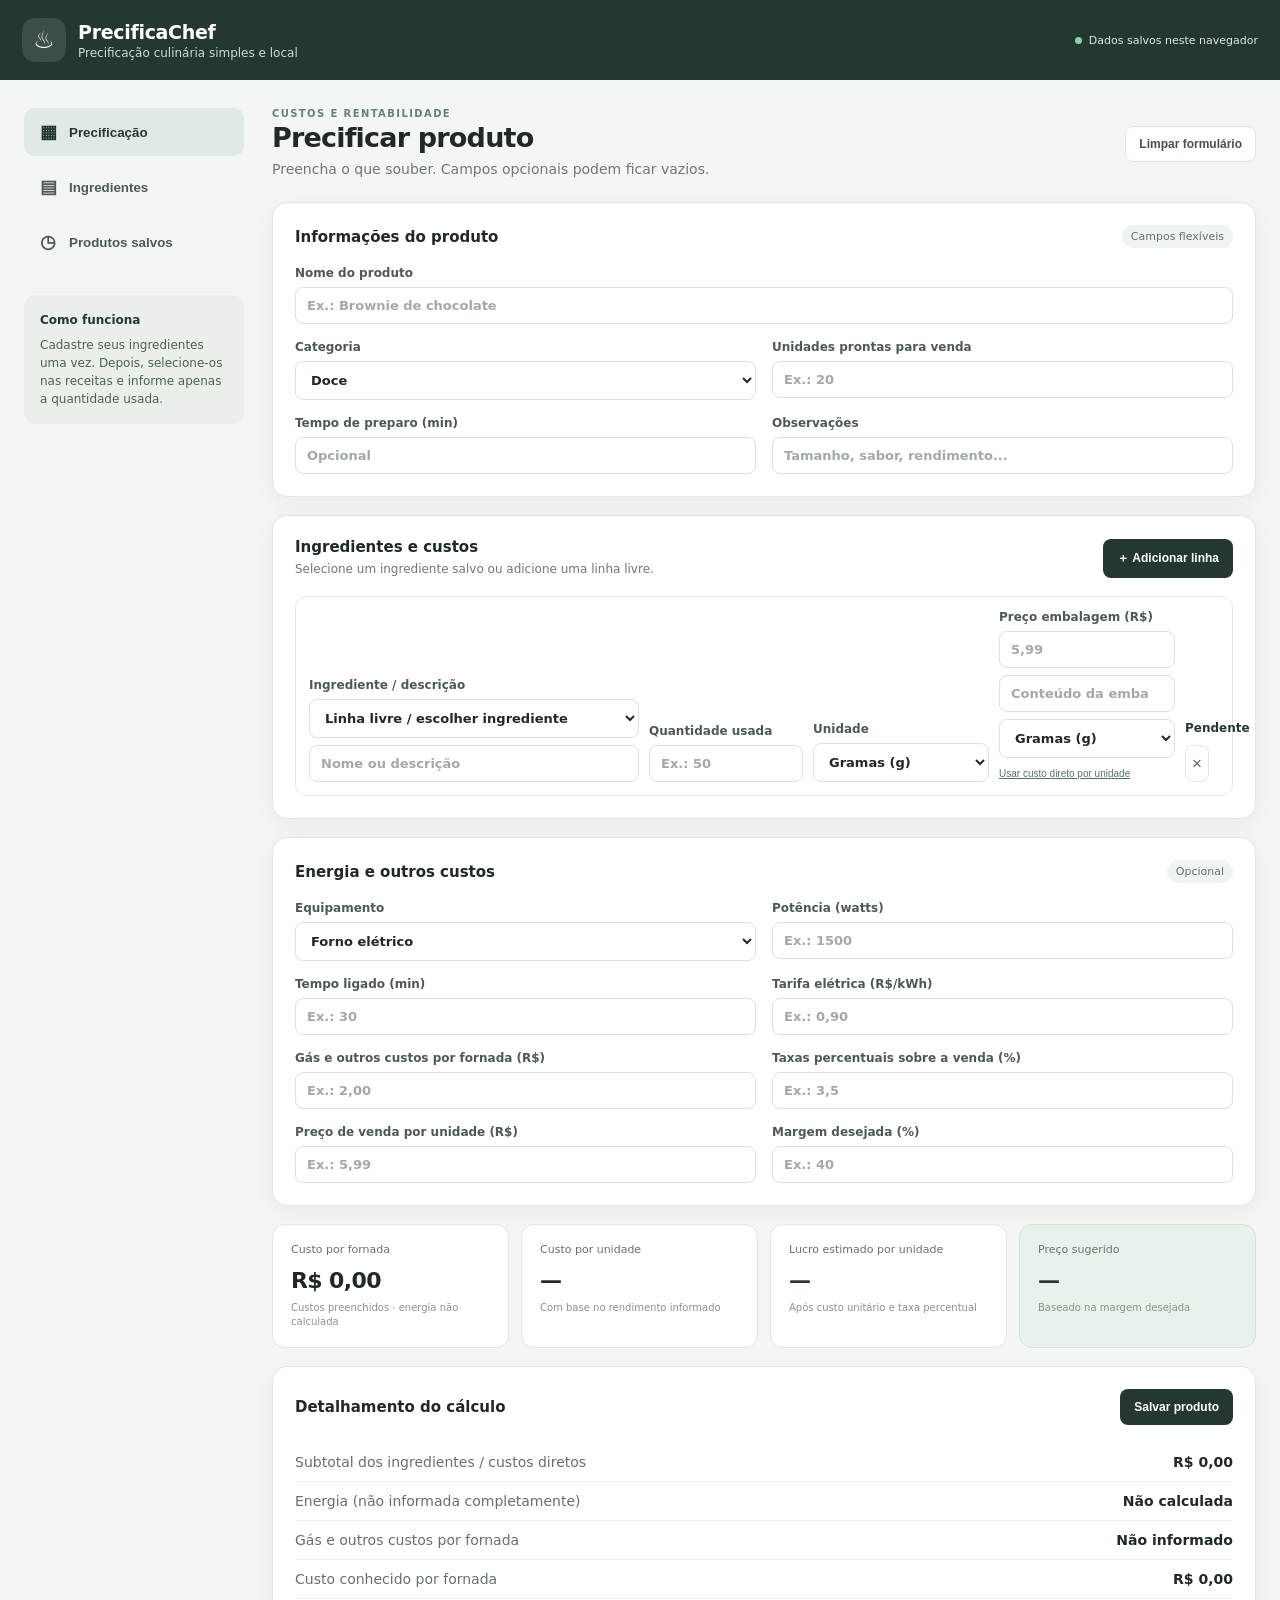
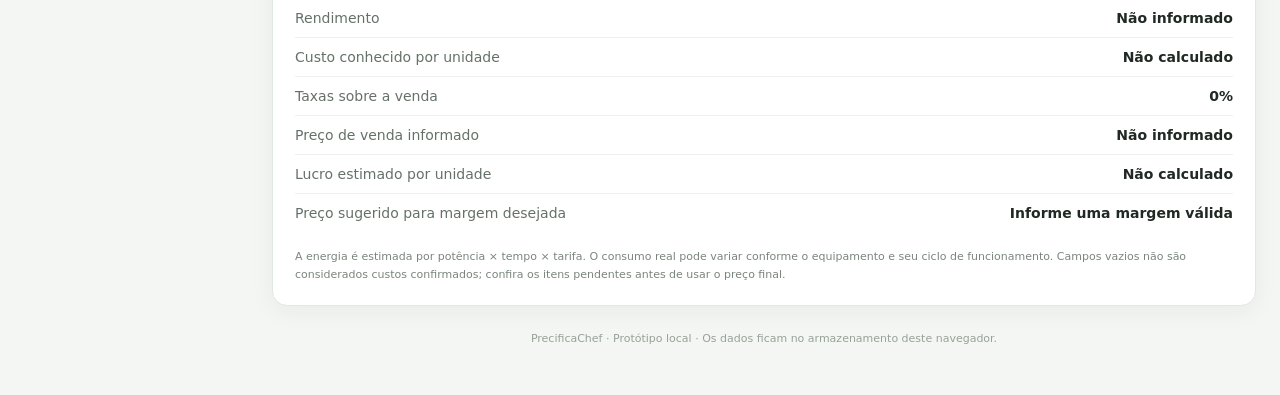
==== index.html @ 1476daaf "Add files via upload" ====
<!doctype html>
<html lang="pt-BR">
<head>
  <meta charset="utf-8">
  <meta name="viewport" content="width=device-width, initial-scale=1">
  <meta name="theme-color" content="#24382f">
  <title>PrecificaChef — Precificação culinária</title>
  <link rel="stylesheet" href="styles.css">
</head>
<body>
  <header class="topbar">
    <div class="brand"><div class="brand-icon">♨</div><div><h1>PrecificaChef</h1><p>Precificação culinária simples e local</p></div></div>
    <span class="local-badge"><span></span> Dados salvos neste navegador</span>
  </header>

  <main class="shell">
    <aside class="sidebar">
      <button class="nav active" data-tab="precificacao"><span>▦</span> Precificação</button>
      <button class="nav" data-tab="ingredientes"><span>▤</span> Ingredientes</button>
      <button class="nav" data-tab="produtos"><span>◷</span> Produtos salvos</button>
      <div class="sidebar-note"><strong>Como funciona</strong><p>Cadastre seus ingredientes uma vez. Depois, selecione-os nas receitas e informe apenas a quantidade usada.</p></div>
    </aside>

    <section class="content">
      <section class="tab-panel" id="tab-precificacao">
        <div class="page-heading"><div><p class="eyebrow">CUSTOS E RENTABILIDADE</p><h2>Precificar produto</h2><p class="muted">Preencha o que souber. Campos opcionais podem ficar vazios.</p></div><button class="btn btn-light" id="limpar-receita">Limpar formulário</button></div>
        <div class="card">
          <div class="section-heading"><h3>Informações do produto</h3><span class="optional">Campos flexíveis</span></div>
          <div class="form-grid">
            <label class="wide">Nome do produto<input id="produto-nome" placeholder="Ex.: Brownie de chocolate"></label>
            <label>Categoria<select id="produto-categoria"><option>Doce</option><option>Salgado</option><option>Outro</option></select></label>
            <label>Unidades prontas para venda<input id="rendimento" type="number" min="0" step="1" placeholder="Ex.: 20"></label>
            <label>Tempo de preparo (min)<input id="tempo-preparo" type="number" min="0" step="1" placeholder="Opcional"></label>
            <label>Observações<input id="produto-observacoes" placeholder="Tamanho, sabor, rendimento..."></label>
          </div>
        </div>

        <div class="card">
          <div class="section-heading"><div><h3>Ingredientes e custos</h3><p class="muted small">Selecione um ingrediente salvo ou adicione uma linha livre.</p></div><button class="btn btn-primary" id="adicionar-linha">＋ Adicionar linha</button></div>
          <div id="linhas-ingredientes" class="ingredient-lines"></div>
          <div class="empty-state" id="linhas-vazias">Nenhum ingrediente adicionado. Clique em “Adicionar linha”.</div>
        </div>

        <div class="card">
          <div class="section-heading"><h3>Energia e outros custos</h3><span class="optional">Opcional</span></div>
          <div class="form-grid">
            <label>Equipamento<select id="equipamento"><option value="Forno elétrico">Forno elétrico</option><option value="Fogão elétrico">Fogão elétrico</option><option value="Batedeira">Batedeira</option><option value="Outro">Outro</option></select></label>
            <label>Potência (watts)<input id="potencia" type="number" min="0" step="1" placeholder="Ex.: 1500"></label>
            <label>Tempo ligado (min)<input id="tempo-equipamento" type="number" min="0" step="1" placeholder="Ex.: 30"></label>
            <label>Tarifa elétrica (R$/kWh)<input id="tarifa" inputmode="decimal" placeholder="Ex.: 0,90"></label>
            <label>Gás e outros custos por fornada (R$)<input id="outros-custos" inputmode="decimal" placeholder="Ex.: 2,00"></label>
            <label>Taxas percentuais sobre a venda (%)<input id="taxas" type="number" min="0" max="100" step="0.1" placeholder="Ex.: 3,5"></label>
            <label>Preço de venda por unidade (R$)<input id="preco-venda" inputmode="decimal" placeholder="Ex.: 5,99"></label>
            <label>Margem desejada (%)<input id="margem-desejada" type="number" min="0" max="99.9" step="0.1" placeholder="Ex.: 40"></label>
          </div>
        </div>

        <div class="results-grid">
          <div class="result-card"><p>Custo por fornada</p><strong id="res-total">R$ 0,00</strong><small id="res-total-note">Informe os custos para calcular</small></div>
          <div class="result-card"><p>Custo por unidade</p><strong id="res-unidade">—</strong><small>Com base no rendimento informado</small></div>
          <div class="result-card"><p>Lucro estimado por unidade</p><strong id="res-lucro">—</strong><small>Após custo unitário e taxa percentual</small></div>
          <div class="result-card result-highlight"><p>Preço sugerido</p><strong id="res-sugerido">—</strong><small>Baseado na margem desejada</small></div>
        </div>
        <div class="card result-details">
          <div class="section-heading"><h3>Detalhamento do cálculo</h3><button class="btn btn-primary" id="salvar-produto">Salvar produto</button></div>
          <div id="detalhamento" class="breakdown"><p class="muted">Os custos detalhados aparecerão aqui.</p></div>
          <p class="footnote">A energia é estimada por potência × tempo × tarifa. O consumo real pode variar conforme o equipamento e seu ciclo de funcionamento. Campos vazios não são considerados custos confirmados; confira os itens pendentes antes de usar o preço final.</p>
        </div>
      </section>

      <section class="tab-panel hidden" id="tab-ingredientes">
        <div class="page-heading"><div><p class="eyebrow">BIBLIOTECA DE CUSTOS</p><h2>Ingredientes cadastrados</h2><p class="muted">Cadastre o preço e o conteúdo da embalagem uma vez para reutilizar em várias receitas.</p></div></div>
        <div class="card">
          <h3 id="form-ingrediente-titulo">Adicionar ingrediente</h3>
          <form id="form-ingrediente">
            <input id="ingrediente-id" type="hidden">
            <div class="form-grid">
              <label>Nome do ingrediente<input id="ingrediente-nome" required placeholder="Ex.: Chocolate meio amargo"></label>
              <label>Marca / tipo (opcional)<input id="ingrediente-marca" placeholder="Ex.: 50% cacau"></label>
              <label>Preço da embalagem (R$)<input id="ingrediente-preco" required inputmode="decimal" placeholder="Ex.: 39,90"></label>
              <label>Conteúdo da embalagem<input id="ingrediente-conteudo" required type="number" min="0.001" step="any" placeholder="Ex.: 1000"></label>
              <label>Unidade de conteúdo<select id="ingrediente-unidade"><option value="g">Gramas (g)</option><option value="ml">Mililitros (ml)</option><option value="un">Unidades (un.)</option></select></label>
              <label>Observações (opcional)<input id="ingrediente-notas" placeholder="Ex.: comprar em promoção"></label>
            </div>
            <div class="form-actions"><button class="btn btn-primary" type="submit">Salvar ingrediente</button><button class="btn btn-light hidden" type="button" id="cancelar-edicao">Cancelar edição</button></div>
          </form>
        </div>
        <div class="card">
          <div class="section-heading"><h3>Minha biblioteca</h3><input id="buscar-ingrediente" class="search" placeholder="Pesquisar ingrediente..."></div>
          <div id="lista-ingredientes" class="saved-list"></div>
          <div id="ingredientes-vazios" class="empty-state">Nenhum ingrediente cadastrado ainda.</div>
        </div>
      </section>

      <section class="tab-panel hidden" id="tab-produtos">
        <div class="page-heading"><div><p class="eyebrow">HISTÓRICO</p><h2>Produtos salvos</h2><p class="muted">Receitas salvas neste navegador, com o custo calculado no momento em que foram salvas.</p></div></div>
        <div class="card"><div id="lista-produtos" class="saved-list"></div><div id="produtos-vazios" class="empty-state">Você ainda não salvou nenhum produto.</div></div>
      </section>
      <footer>PrecificaChef · Protótipo local · Os dados ficam no armazenamento deste navegador.</footer>
    </section>
  </main>
  <div id="toast" role="status" class="toast hidden"></div>
  <script src="app.js"></script>
</body>
</html>
---- styles.css ----
:root{--green:#24382f;--green-2:#315344;--accent:#d8e7dd;--bg:#f4f6f3;--surface:#fff;--text:#202923;--muted:#6d786f;--line:#e1e7e1;--danger:#a13f36;--shadow:0 6px 24px rgba(29,48,36,.05)}*{box-sizing:border-box}body{margin:0;background:var(--bg);color:var(--text);font-family:Inter,ui-sans-serif,system-ui,-apple-system,BlinkMacSystemFont,"Segoe UI",sans-serif;font-size:14px}.topbar{background:var(--green);color:#fff;padding:18px max(22px,calc((100vw - 1440px)/2));display:flex;justify-content:space-between;align-items:center;gap:16px}.brand{display:flex;align-items:center;gap:12px}.brand-icon{width:44px;height:44px;border-radius:13px;background:#ffffff1c;display:grid;place-items:center;font-size:24px}.brand h1{font-size:19px;margin:0;font-weight:750;letter-spacing:-.3px}.brand p{margin:3px 0 0;color:#d1ded5;font-size:12px}.local-badge{font-size:11px;color:#e0eae2;display:flex;align-items:center;gap:7px}.local-badge span{width:7px;height:7px;border-radius:50%;background:#83d7a3}.shell{max-width:1440px;margin:0 auto;display:grid;grid-template-columns:220px minmax(0,1fr);gap:28px;padding:28px 24px}.sidebar{position:sticky;top:20px;height:max-content;display:flex;flex-direction:column;gap:7px}.nav{border:0;background:transparent;text-align:left;padding:13px 14px;border-radius:10px;color:#4c5a50;font-weight:600;cursor:pointer;display:flex;align-items:center;gap:11px}.nav span{font-size:18px;width:20px;text-align:center}.nav:hover{background:#e9eee9}.nav.active{background:#e0eae2;color:var(--green)}.sidebar-note{margin-top:22px;background:#eaf0e9;border-radius:12px;padding:16px;color:#4e5f52;line-height:1.5;font-size:12px}.sidebar-note strong{color:var(--green)}.sidebar-note p{margin:7px 0 0}.content{min-width:0;max-width:1050px}.page-heading{display:flex;align-items:center;justify-content:space-between;gap:18px;margin:0 0 22px}.page-heading h2{font-size:27px;letter-spacing:-.8px;margin:3px 0 6px}.eyebrow{font-size:10px;font-weight:800;letter-spacing:1.4px;color:#668271;margin:0}.muted{color:var(--muted);margin:0;line-height:1.5}.small{font-size:12px;margin-top:4px}.card{background:var(--surface);border:1px solid var(--line);border-radius:15px;padding:22px;margin-bottom:18px;box-shadow:var(--shadow)}h3{font-size:15px;margin:0;font-weight:750}.section-heading{display:flex;align-items:center;justify-content:space-between;gap:15px;margin-bottom:18px}.optional{font-size:11px;background:#f0f4f0;color:#647267;border-radius:20px;padding:5px 9px}.form-grid{display:grid;grid-template-columns:repeat(2,minmax(0,1fr));gap:16px}.form-grid label,.ingredient-row label{display:flex;flex-direction:column;gap:7px;font-size:12px;font-weight:650;color:#4d5a50;min-width:0}.wide{grid-column:1/-1}input,select,textarea{width:100%;min-width:0;border:1px solid #dbe2db;border-radius:8px;background:#fff;color:var(--text);padding:10px 11px;font:inherit;font-size:13px;outline:none;transition:border .15s,box-shadow .15s}input:focus,select:focus,textarea:focus{border-color:#6e987b;box-shadow:0 0 0 3px #6e987b1a}input::placeholder{color:#a2aaa3}.btn{border:1px solid transparent;border-radius:8px;padding:10px 13px;font-size:12px;font-weight:750;cursor:pointer;white-space:nowrap;transition:transform .1s,background .1s}.btn:active{transform:translateY(1px)}.btn-primary{background:var(--green);color:#fff}.btn-primary:hover{background:var(--green-2)}.btn-light{background:#fff;border-color:var(--line);color:#455348}.btn-light:hover{background:#f6f8f5}.ingredient-lines{display:flex;flex-direction:column;gap:12px}.ingredient-row{border:1px solid var(--line);border-radius:11px;padding:13px;display:grid;grid-template-columns:minmax(160px,1.5fr) minmax(90px,.7fr) minmax(100px,.8fr) minmax(100px,.8fr) 34px;gap:10px;align-items:end}.ingredient-row .line-cost{font-size:12px;color:var(--green);font-weight:800;padding:10px 0}.icon-btn{border:1px solid var(--line);background:white;border-radius:8px;height:37px;cursor:pointer;color:#7a554f;font-size:17px}.empty-state{padding:24px;text-align:center;color:#879187;font-size:13px;border:1px dashed #d8e0d8;border-radius:10px}.results-grid{display:grid;grid-template-columns:repeat(4,minmax(0,1fr));gap:12px;margin:0 0 18px}.result-card{padding:18px;border:1px solid var(--line);background:#fff;border-radius:13px;min-width:0}.result-card p{margin:0 0 12px;font-size:11px;color:#667269}.result-card strong{display:block;font-size:22px;letter-spacing:-.6px;overflow-wrap:anywhere}.result-card small{display:block;color:#899289;font-size:10px;line-height:1.4;margin-top:8px}.result-highlight{background:#e9f1eb;border-color:#d4e3d7}.result-highlight strong{color:var(--green)}.breakdown{display:flex;flex-direction:column;gap:0}.breakdown-row{display:flex;justify-content:space-between;gap:20px;padding:11px 0;border-bottom:1px solid #edf0ed}.breakdown-row:last-child{border-bottom:0}.breakdown-row span:first-child{color:#657168}.breakdown-row strong{text-align:right}.footnote{font-size:11px;color:#7a857b;line-height:1.6;margin:16px 0 0}.form-actions{display:flex;gap:9px;margin-top:17px}.search{max-width:250px}.saved-list{display:flex;flex-direction:column;gap:10px}.saved-item{display:flex;justify-content:space-between;gap:15px;align-items:center;border:1px solid var(--line);border-radius:11px;padding:15px}.saved-item h4{margin:0 0 5px;font-size:14px}.saved-item p{margin:0;color:var(--muted);font-size:12px;line-height:1.5}.saved-actions{display:flex;align-items:center;gap:7px;flex-wrap:wrap;justify-content:flex-end}.saved-actions .btn{padding:8px 10px}.cost-tag{font-size:11px;color:var(--green);font-weight:750;background:#eaf1eb;padding:7px 9px;border-radius:7px;white-space:nowrap}footer{text-align:center;color:#98a198;font-size:11px;padding:8px 0 22px}.toast{position:fixed;bottom:22px;right:22px;background:#20392c;color:white;padding:13px 18px;border-radius:10px;box-shadow:var(--shadow);z-index:10}.hidden{display:none!important}@media(max-width:1000px){.shell{grid-template-columns:1fr;gap:18px;padding:20px 16px}.sidebar{position:static;flex-direction:row;overflow:auto}.nav{white-space:nowrap}.sidebar-note{display:none}.content{max-width:none}.results-grid{grid-template-columns:repeat(2,minmax(0,1fr))}.ingredient-row{grid-template-columns:repeat(2,minmax(0,1fr))}.ingredient-row .line-cost{padding:0}.icon-btn{width:100%}}@media(max-width:600px){.topbar{padding:14px 16px;align-items:flex-start}.local-badge{display:none}.shell{padding:15px 10px}.page-heading{align-items:flex-start;flex-direction:column}.page-heading h2{font-size:24px}.card{padding:16px}.form-grid{grid-template-columns:1fr}.wide{grid-column:auto}.results-grid{gap:8px}.result-card{padding:13px}.result-card strong{font-size:19px}.section-heading{align-items:flex-start;flex-wrap:wrap}.section-heading .search{max-width:100%;width:100%}.saved-item{align-items:flex-start;flex-direction:column}.saved-actions{justify-content:flex-start}.ingredient-row{padding:10px;gap:9px}.ingredient-row label{font-size:11px}}
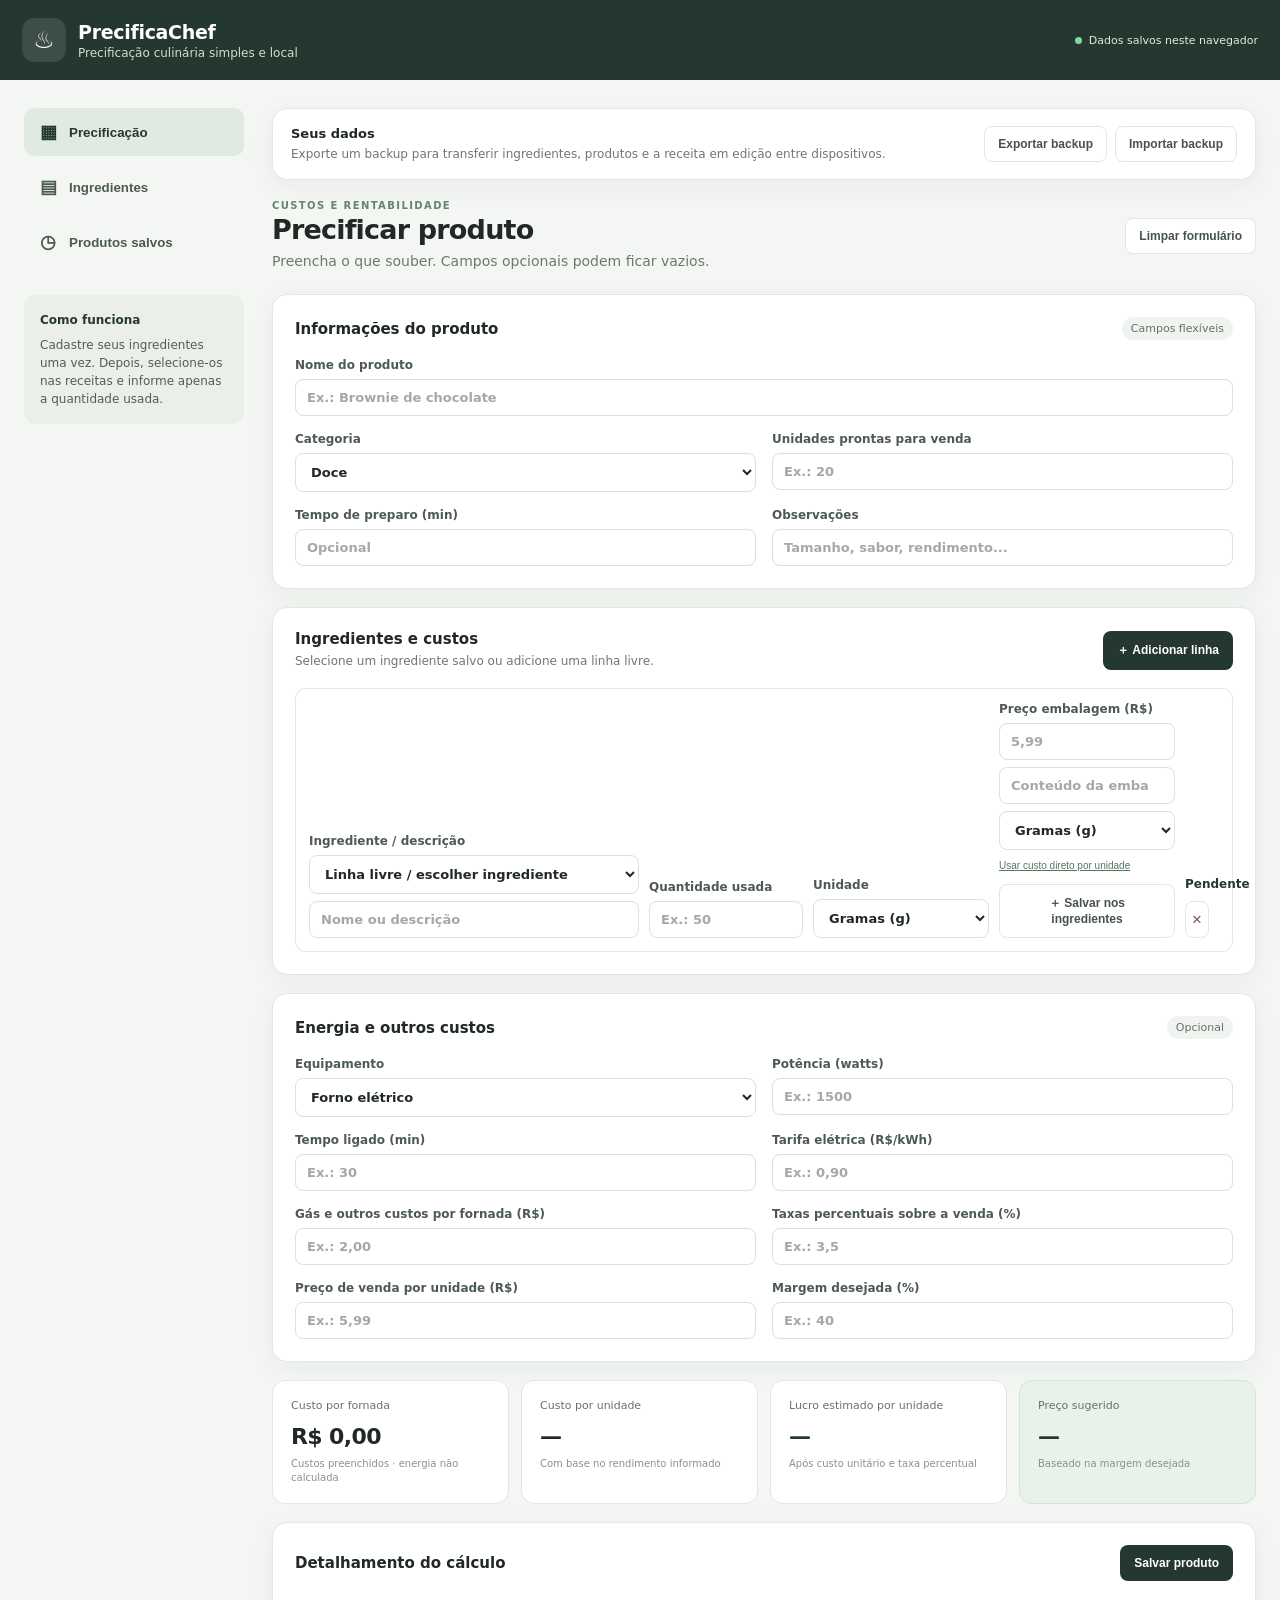
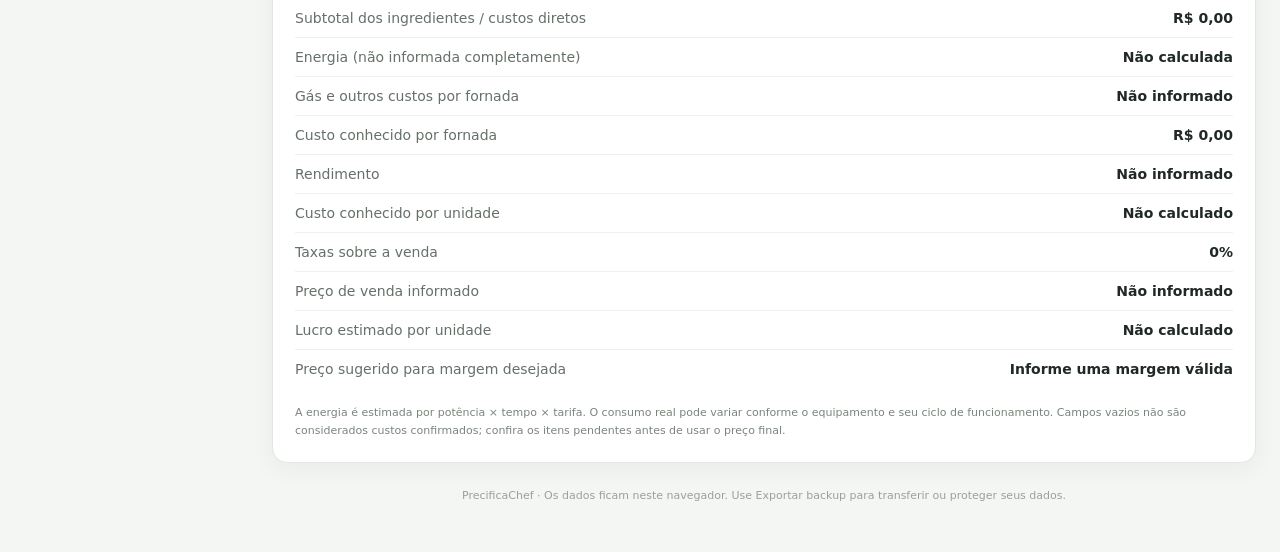
==== commit 116ac8ed: "Add files via upload" ====
--- a/index.html
+++ b/index.html
@@ -22,6 +22,10 @@
     </aside>
 
     <section class="content">
+      <div class="data-tools card">
+        <div><strong>Seus dados</strong><p class="muted small">Exporte um backup para transferir ingredientes, produtos e a receita em edição entre dispositivos.</p></div>
+        <div class="data-tools-actions"><button class="btn btn-light" id="exportar-dados" type="button">Exportar backup</button><button class="btn btn-light" id="importar-dados" type="button">Importar backup</button><input id="arquivo-backup" type="file" accept=".json,application/json" class="hidden"></div>
+      </div>
       <section class="tab-panel" id="tab-precificacao">
         <div class="page-heading"><div><p class="eyebrow">CUSTOS E RENTABILIDADE</p><h2>Precificar produto</h2><p class="muted">Preencha o que souber. Campos opcionais podem ficar vazios.</p></div><button class="btn btn-light" id="limpar-receita">Limpar formulário</button></div>
         <div class="card">
@@ -96,7 +100,7 @@
         <div class="page-heading"><div><p class="eyebrow">HISTÓRICO</p><h2>Produtos salvos</h2><p class="muted">Receitas salvas neste navegador, com o custo calculado no momento em que foram salvas.</p></div></div>
         <div class="card"><div id="lista-produtos" class="saved-list"></div><div id="produtos-vazios" class="empty-state">Você ainda não salvou nenhum produto.</div></div>
       </section>
-      <footer>PrecificaChef · Protótipo local · Os dados ficam no armazenamento deste navegador.</footer>
+      <footer>PrecificaChef · Os dados ficam neste navegador. Use Exportar backup para transferir ou proteger seus dados.</footer>
     </section>
   </main>
   <div id="toast" role="status" class="toast hidden"></div>
--- a/styles.css
+++ b/styles.css
@@ -1 +1,23 @@
 :root{--green:#24382f;--green-2:#315344;--accent:#d8e7dd;--bg:#f4f6f3;--surface:#fff;--text:#202923;--muted:#6d786f;--line:#e1e7e1;--danger:#a13f36;--shadow:0 6px 24px rgba(29,48,36,.05)}*{box-sizing:border-box}body{margin:0;background:var(--bg);color:var(--text);font-family:Inter,ui-sans-serif,system-ui,-apple-system,BlinkMacSystemFont,"Segoe UI",sans-serif;font-size:14px}.topbar{background:var(--green);color:#fff;padding:18px max(22px,calc((100vw - 1440px)/2));display:flex;justify-content:space-between;align-items:center;gap:16px}.brand{display:flex;align-items:center;gap:12px}.brand-icon{width:44px;height:44px;border-radius:13px;background:#ffffff1c;display:grid;place-items:center;font-size:24px}.brand h1{font-size:19px;margin:0;font-weight:750;letter-spacing:-.3px}.brand p{margin:3px 0 0;color:#d1ded5;font-size:12px}.local-badge{font-size:11px;color:#e0eae2;display:flex;align-items:center;gap:7px}.local-badge span{width:7px;height:7px;border-radius:50%;background:#83d7a3}.shell{max-width:1440px;margin:0 auto;display:grid;grid-template-columns:220px minmax(0,1fr);gap:28px;padding:28px 24px}.sidebar{position:sticky;top:20px;height:max-content;display:flex;flex-direction:column;gap:7px}.nav{border:0;background:transparent;text-align:left;padding:13px 14px;border-radius:10px;color:#4c5a50;font-weight:600;cursor:pointer;display:flex;align-items:center;gap:11px}.nav span{font-size:18px;width:20px;text-align:center}.nav:hover{background:#e9eee9}.nav.active{background:#e0eae2;color:var(--green)}.sidebar-note{margin-top:22px;background:#eaf0e9;border-radius:12px;padding:16px;color:#4e5f52;line-height:1.5;font-size:12px}.sidebar-note strong{color:var(--green)}.sidebar-note p{margin:7px 0 0}.content{min-width:0;max-width:1050px}.page-heading{display:flex;align-items:center;justify-content:space-between;gap:18px;margin:0 0 22px}.page-heading h2{font-size:27px;letter-spacing:-.8px;margin:3px 0 6px}.eyebrow{font-size:10px;font-weight:800;letter-spacing:1.4px;color:#668271;margin:0}.muted{color:var(--muted);margin:0;line-height:1.5}.small{font-size:12px;margin-top:4px}.card{background:var(--surface);border:1px solid var(--line);border-radius:15px;padding:22px;margin-bottom:18px;box-shadow:var(--shadow)}h3{font-size:15px;margin:0;font-weight:750}.section-heading{display:flex;align-items:center;justify-content:space-between;gap:15px;margin-bottom:18px}.optional{font-size:11px;background:#f0f4f0;color:#647267;border-radius:20px;padding:5px 9px}.form-grid{display:grid;grid-template-columns:repeat(2,minmax(0,1fr));gap:16px}.form-grid label,.ingredient-row label{display:flex;flex-direction:column;gap:7px;font-size:12px;font-weight:650;color:#4d5a50;min-width:0}.wide{grid-column:1/-1}input,select,textarea{width:100%;min-width:0;border:1px solid #dbe2db;border-radius:8px;background:#fff;color:var(--text);padding:10px 11px;font:inherit;font-size:13px;outline:none;transition:border .15s,box-shadow .15s}input:focus,select:focus,textarea:focus{border-color:#6e987b;box-shadow:0 0 0 3px #6e987b1a}input::placeholder{color:#a2aaa3}.btn{border:1px solid transparent;border-radius:8px;padding:10px 13px;font-size:12px;font-weight:750;cursor:pointer;white-space:nowrap;transition:transform .1s,background .1s}.btn:active{transform:translateY(1px)}.btn-primary{background:var(--green);color:#fff}.btn-primary:hover{background:var(--green-2)}.btn-light{background:#fff;border-color:var(--line);color:#455348}.btn-light:hover{background:#f6f8f5}.ingredient-lines{display:flex;flex-direction:column;gap:12px}.ingredient-row{border:1px solid var(--line);border-radius:11px;padding:13px;display:grid;grid-template-columns:minmax(160px,1.5fr) minmax(90px,.7fr) minmax(100px,.8fr) minmax(100px,.8fr) 34px;gap:10px;align-items:end}.ingredient-row .line-cost{font-size:12px;color:var(--green);font-weight:800;padding:10px 0}.icon-btn{border:1px solid var(--line);background:white;border-radius:8px;height:37px;cursor:pointer;color:#7a554f;font-size:17px}.empty-state{padding:24px;text-align:center;color:#879187;font-size:13px;border:1px dashed #d8e0d8;border-radius:10px}.results-grid{display:grid;grid-template-columns:repeat(4,minmax(0,1fr));gap:12px;margin:0 0 18px}.result-card{padding:18px;border:1px solid var(--line);background:#fff;border-radius:13px;min-width:0}.result-card p{margin:0 0 12px;font-size:11px;color:#667269}.result-card strong{display:block;font-size:22px;letter-spacing:-.6px;overflow-wrap:anywhere}.result-card small{display:block;color:#899289;font-size:10px;line-height:1.4;margin-top:8px}.result-highlight{background:#e9f1eb;border-color:#d4e3d7}.result-highlight strong{color:var(--green)}.breakdown{display:flex;flex-direction:column;gap:0}.breakdown-row{display:flex;justify-content:space-between;gap:20px;padding:11px 0;border-bottom:1px solid #edf0ed}.breakdown-row:last-child{border-bottom:0}.breakdown-row span:first-child{color:#657168}.breakdown-row strong{text-align:right}.footnote{font-size:11px;color:#7a857b;line-height:1.6;margin:16px 0 0}.form-actions{display:flex;gap:9px;margin-top:17px}.search{max-width:250px}.saved-list{display:flex;flex-direction:column;gap:10px}.saved-item{display:flex;justify-content:space-between;gap:15px;align-items:center;border:1px solid var(--line);border-radius:11px;padding:15px}.saved-item h4{margin:0 0 5px;font-size:14px}.saved-item p{margin:0;color:var(--muted);font-size:12px;line-height:1.5}.saved-actions{display:flex;align-items:center;gap:7px;flex-wrap:wrap;justify-content:flex-end}.saved-actions .btn{padding:8px 10px}.cost-tag{font-size:11px;color:var(--green);font-weight:750;background:#eaf1eb;padding:7px 9px;border-radius:7px;white-space:nowrap}footer{text-align:center;color:#98a198;font-size:11px;padding:8px 0 22px}.toast{position:fixed;bottom:22px;right:22px;background:#20392c;color:white;padding:13px 18px;border-radius:10px;box-shadow:var(--shadow);z-index:10}.hidden{display:none!important}@media(max-width:1000px){.shell{grid-template-columns:1fr;gap:18px;padding:20px 16px}.sidebar{position:static;flex-direction:row;overflow:auto}.nav{white-space:nowrap}.sidebar-note{display:none}.content{max-width:none}.results-grid{grid-template-columns:repeat(2,minmax(0,1fr))}.ingredient-row{grid-template-columns:repeat(2,minmax(0,1fr))}.ingredient-row .line-cost{padding:0}.icon-btn{width:100%}}@media(max-width:600px){.topbar{padding:14px 16px;align-items:flex-start}.local-badge{display:none}.shell{padding:15px 10px}.page-heading{align-items:flex-start;flex-direction:column}.page-heading h2{font-size:24px}.card{padding:16px}.form-grid{grid-template-columns:1fr}.wide{grid-column:auto}.results-grid{gap:8px}.result-card{padding:13px}.result-card strong{font-size:19px}.section-heading{align-items:flex-start;flex-wrap:wrap}.section-heading .search{max-width:100%;width:100%}.saved-item{align-items:flex-start;flex-direction:column}.saved-actions{justify-content:flex-start}.ingredient-row{padding:10px;gap:9px}.ingredient-row label{font-size:11px}}
+
+/* Backup controls and touch-friendly responsive layout */
+.data-tools{display:flex;align-items:center;justify-content:space-between;gap:16px;margin-bottom:20px;padding:16px 18px}
+.data-tools strong{font-size:13px}
+.data-tools-actions{display:flex;gap:8px;flex-wrap:wrap}
+.save-line-ingredient{white-space:normal;line-height:1.35;margin-top:3px}
+button,input,select{touch-action:manipulation}
+@media(max-width:600px){
+  .data-tools{align-items:stretch;flex-direction:column;gap:12px;padding:14px}
+  .data-tools-actions{display:grid;grid-template-columns:1fr 1fr}
+  .data-tools-actions .btn{white-space:normal;min-height:42px}
+  .nav{padding:11px 12px;min-height:42px}
+  input,select{min-height:42px;font-size:16px}
+  .ingredient-row{grid-template-columns:minmax(0,1fr);}
+  .ingredient-row .icon-btn{width:100%;min-height:42px}
+  .ingredient-row .line-cost{padding:8px 0}
+  .save-line-ingredient{font-size:12px;min-height:38px}
+  .form-actions{flex-wrap:wrap}
+  .form-actions .btn{flex:1}
+  .breakdown-row{gap:12px}
+  .breakdown-row span:first-child{max-width:58%}
+}
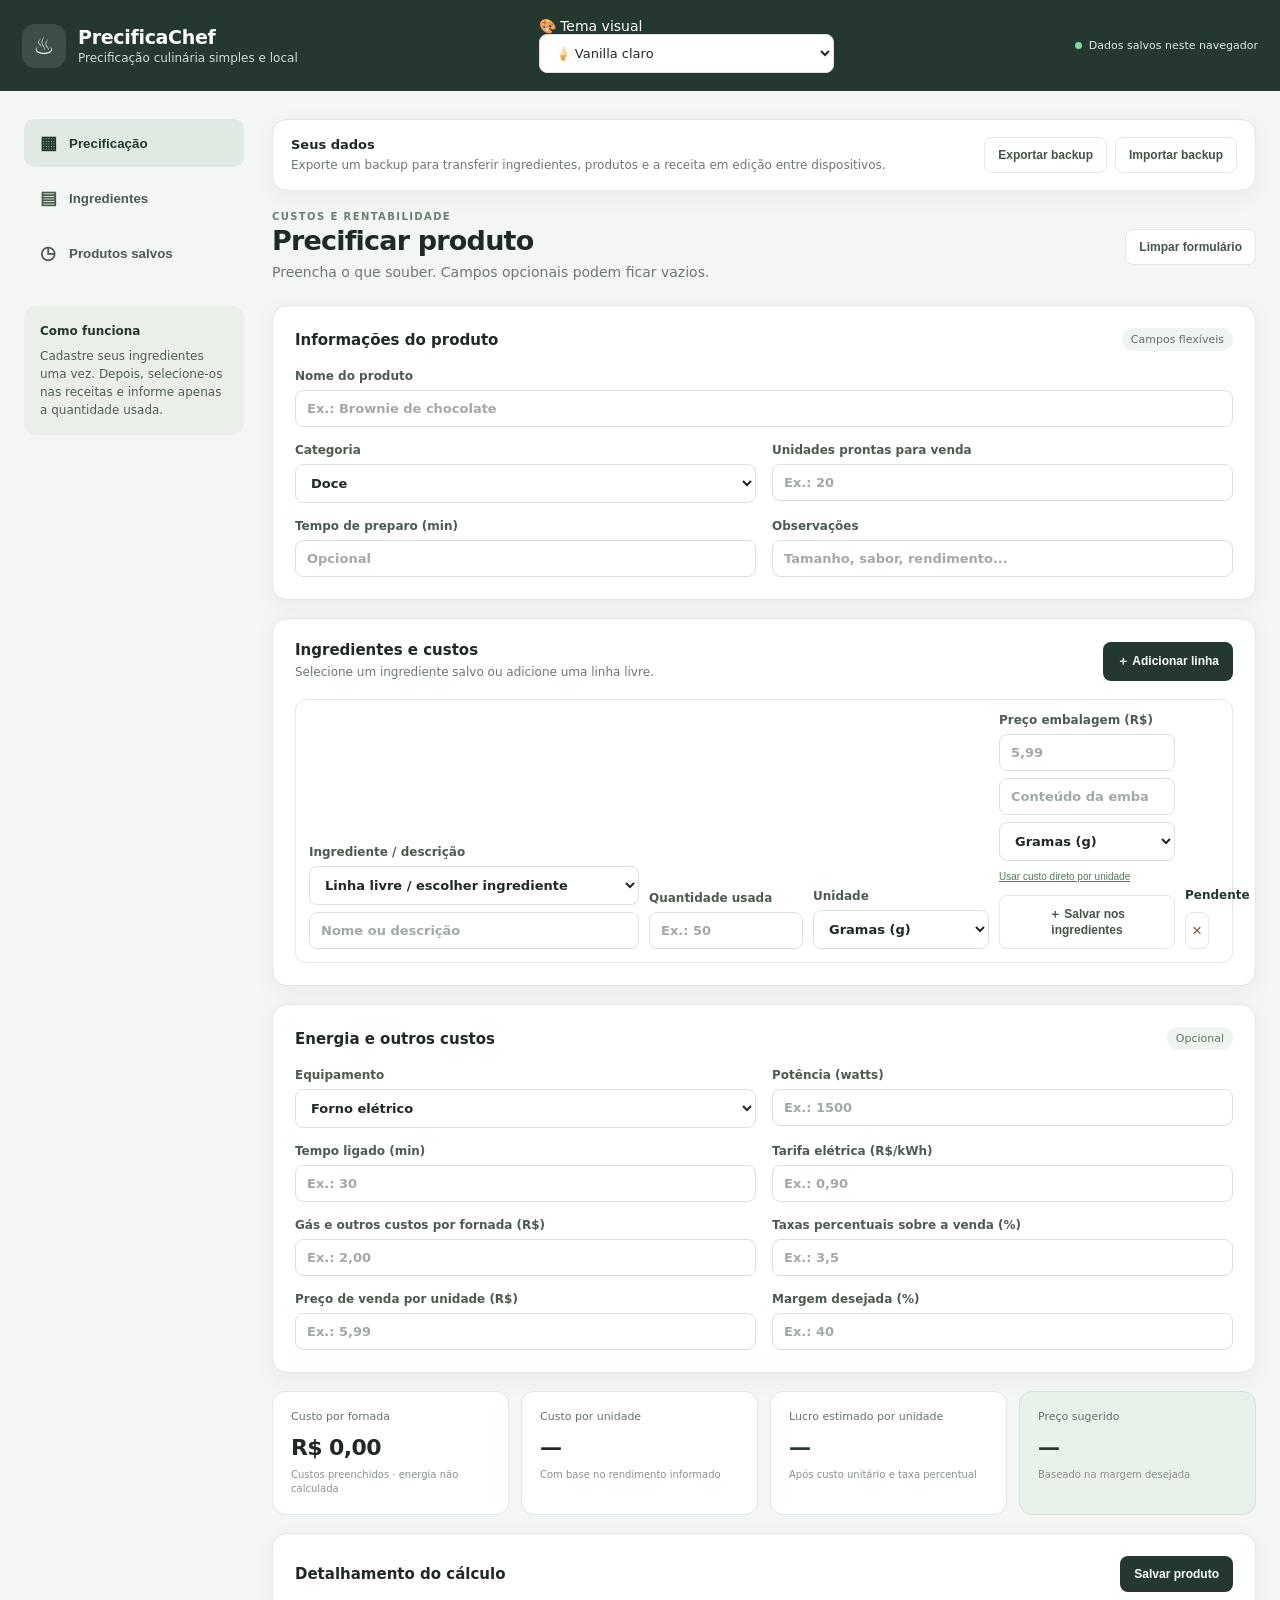
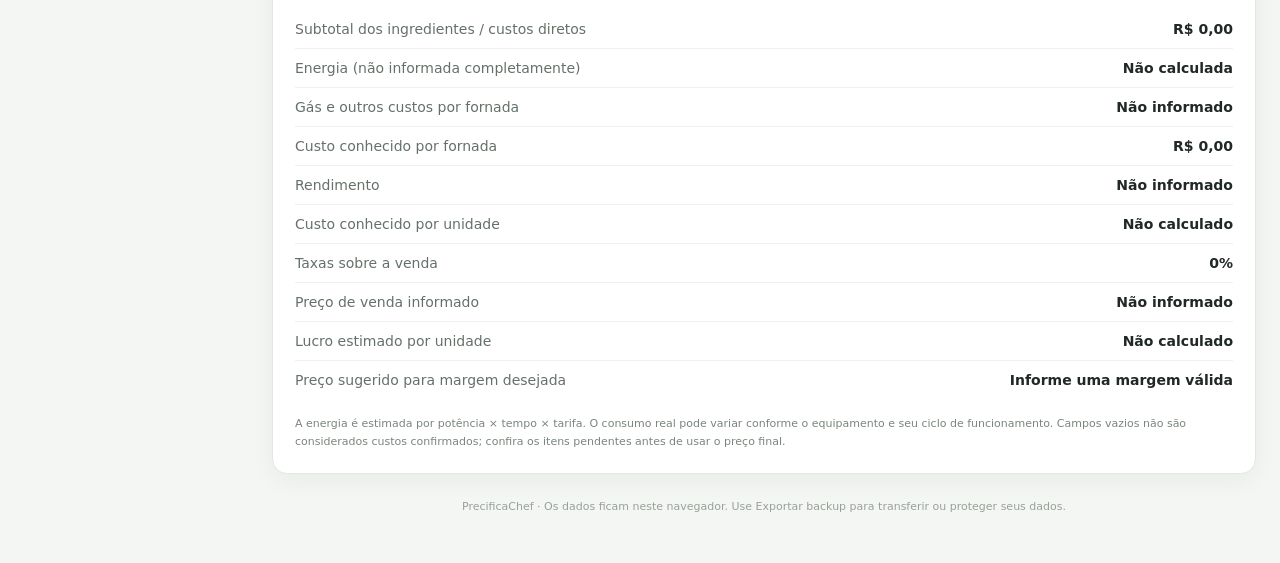
==== commit ff9fe003: "Enhance header with theme picker and layout changes Added theme picker and updated header structure." ====
--- a/index.html
+++ b/index.html
@@ -7,11 +7,31 @@
   <title>PrecificaChef — Precificação culinária</title>
   <link rel="stylesheet" href="styles.css">
 </head>
-<body>
+<body data-theme="vanilla">
   <header class="topbar">
-    <div class="brand"><div class="brand-icon">♨</div><div><h1>PrecificaChef</h1><p>Precificação culinária simples e local</p></div></div>
-    <span class="local-badge"><span></span> Dados salvos neste navegador</span>
-  </header>
+    <div class="brand">
+      <div class="brand-icon">♨</div>
+      <div>
+        <h1>PrecificaChef</h1>
+        <p>Precificação culinária simples e local</p>
+      </div>
+    </div>
+  
+    <div class="theme-picker">
+      <label for="theme-select">🎨 Tema visual</label>
+      <select id="theme-select" aria-label="Escolher tema visual">
+        <option value="vanilla">🍦 Vanilla claro</option>
+        <option value="vanilla-dark">🌙 Vanilla escuro</option>
+        <option value="rosa">🍓 Rosa confeiteira</option>
+        <option value="laranja">🍊 Laranja confeiteira</option>
+        <option value="roxo">🧁 Roxo confeiteira</option>
+      </select>
+    </div>
+  
+    <span class="local-badge">
+      <span></span> Dados salvos neste navegador
+    </span>
+</header>
 
   <main class="shell">
     <aside class="sidebar">
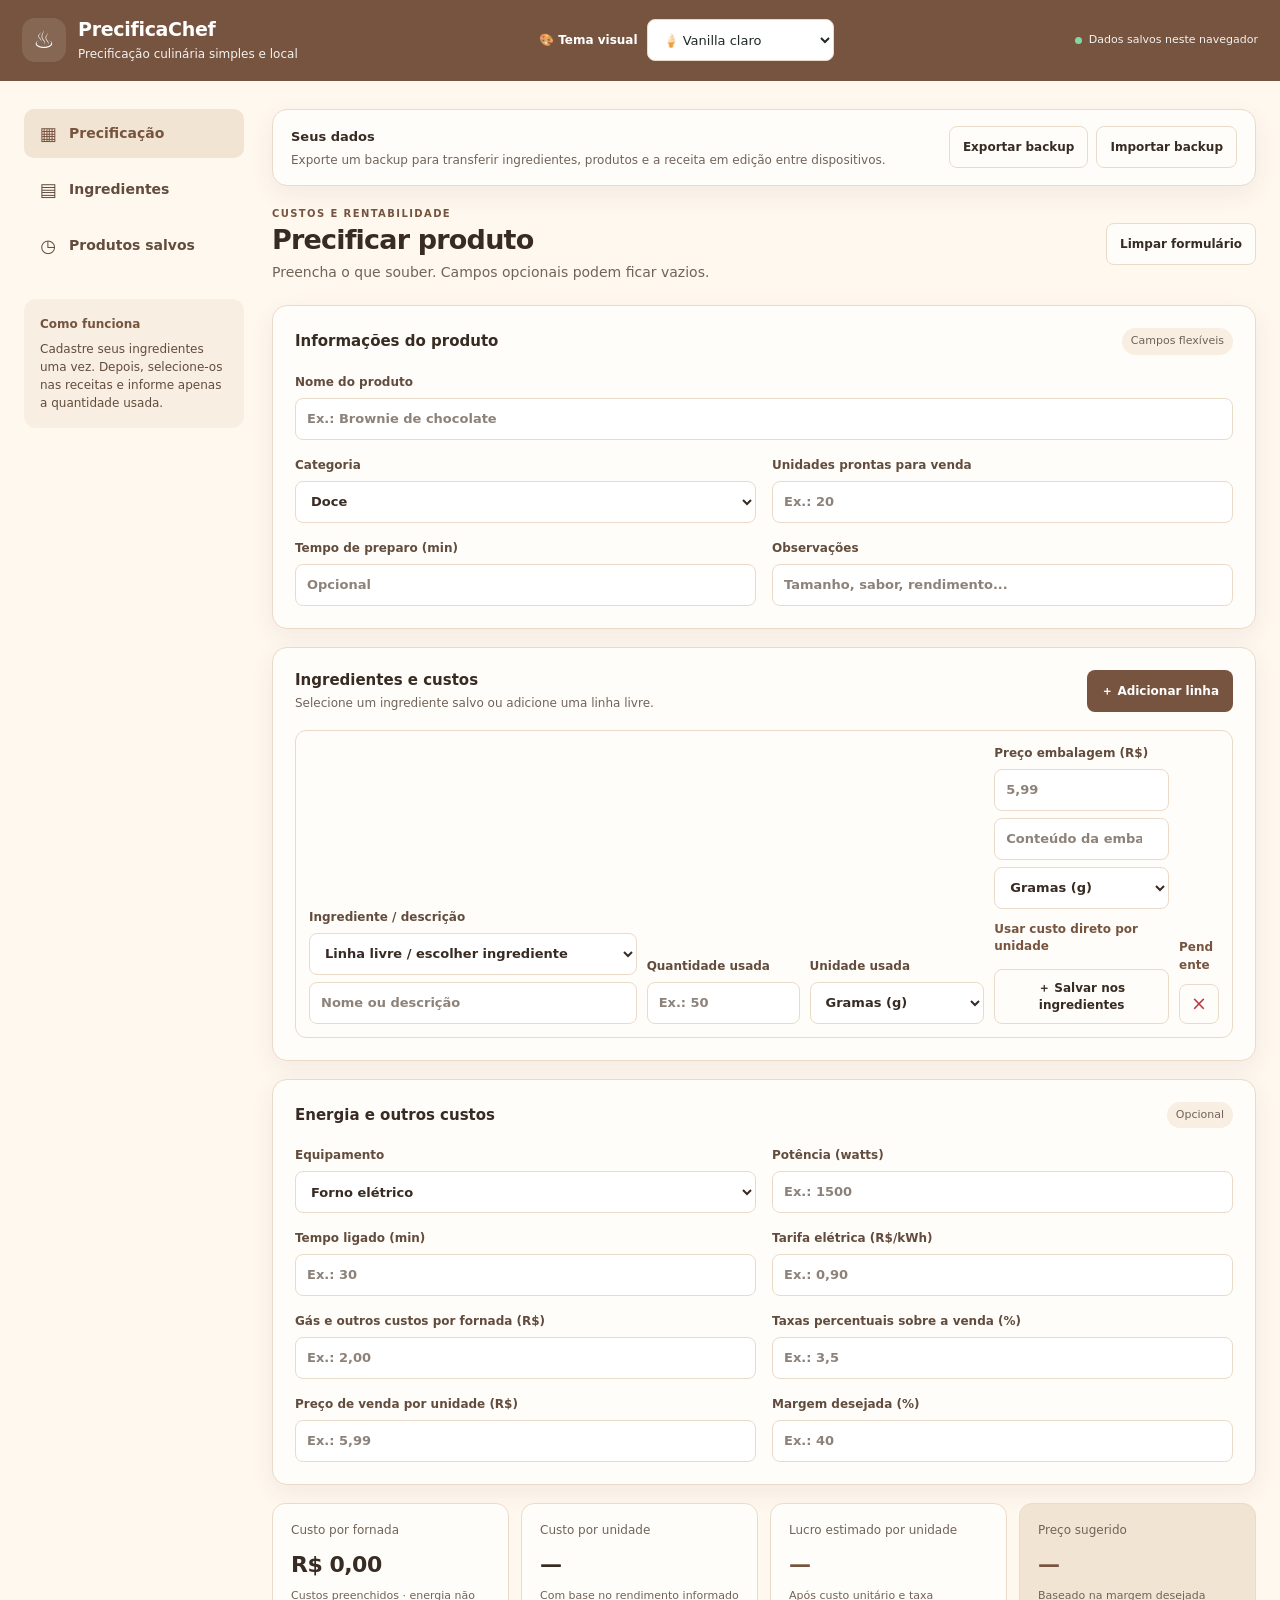
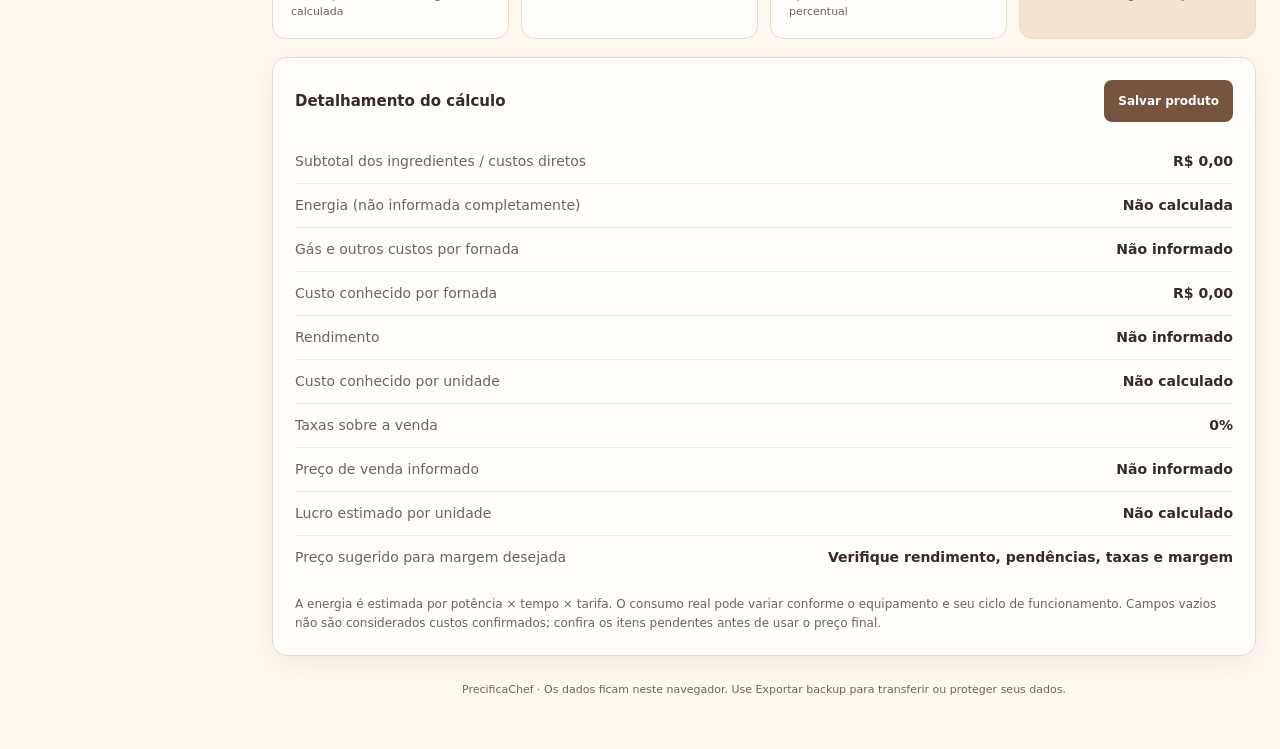
==== commit fa25a910: "Add files via upload" ====
--- a/index.html
+++ b/index.html
@@ -3,7 +3,7 @@
 <head>
   <meta charset="utf-8">
   <meta name="viewport" content="width=device-width, initial-scale=1">
-  <meta name="theme-color" content="#24382f">
+  <meta name="theme-color" content="#76543f">
   <title>PrecificaChef — Precificação culinária</title>
   <link rel="stylesheet" href="styles.css">
 </head>
@@ -35,7 +35,7 @@
 
   <main class="shell">
     <aside class="sidebar">
-      <button class="nav active" data-tab="precificacao"><span>▦</span> Precificação</button>
+      <button class="nav active" data-tab="precificacao" aria-current="page"><span>▦</span> Precificação</button>
       <button class="nav" data-tab="ingredientes"><span>▤</span> Ingredientes</button>
       <button class="nav" data-tab="produtos"><span>◷</span> Produtos salvos</button>
       <div class="sidebar-note"><strong>Como funciona</strong><p>Cadastre seus ingredientes uma vez. Depois, selecione-os nas receitas e informe apenas a quantidade usada.</p></div>
@@ -81,7 +81,7 @@
 
         <div class="results-grid">
           <div class="result-card"><p>Custo por fornada</p><strong id="res-total">R$ 0,00</strong><small id="res-total-note">Informe os custos para calcular</small></div>
-          <div class="result-card"><p>Custo por unidade</p><strong id="res-unidade">—</strong><small>Com base no rendimento informado</small></div>
+          <div class="result-card"><p>Custo por unidade</p><strong id="res-unidade">—</strong><small id="res-unidade-note">Com base no rendimento informado</small></div>
           <div class="result-card"><p>Lucro estimado por unidade</p><strong id="res-lucro">—</strong><small>Após custo unitário e taxa percentual</small></div>
           <div class="result-card result-highlight"><p>Preço sugerido</p><strong id="res-sugerido">—</strong><small>Baseado na margem desejada</small></div>
         </div>
--- a/styles.css
+++ b/styles.css
@@ -1,23 +1,1477 @@
-:root{--green:#24382f;--green-2:#315344;--accent:#d8e7dd;--bg:#f4f6f3;--surface:#fff;--text:#202923;--muted:#6d786f;--line:#e1e7e1;--danger:#a13f36;--shadow:0 6px 24px rgba(29,48,36,.05)}*{box-sizing:border-box}body{margin:0;background:var(--bg);color:var(--text);font-family:Inter,ui-sans-serif,system-ui,-apple-system,BlinkMacSystemFont,"Segoe UI",sans-serif;font-size:14px}.topbar{background:var(--green);color:#fff;padding:18px max(22px,calc((100vw - 1440px)/2));display:flex;justify-content:space-between;align-items:center;gap:16px}.brand{display:flex;align-items:center;gap:12px}.brand-icon{width:44px;height:44px;border-radius:13px;background:#ffffff1c;display:grid;place-items:center;font-size:24px}.brand h1{font-size:19px;margin:0;font-weight:750;letter-spacing:-.3px}.brand p{margin:3px 0 0;color:#d1ded5;font-size:12px}.local-badge{font-size:11px;color:#e0eae2;display:flex;align-items:center;gap:7px}.local-badge span{width:7px;height:7px;border-radius:50%;background:#83d7a3}.shell{max-width:1440px;margin:0 auto;display:grid;grid-template-columns:220px minmax(0,1fr);gap:28px;padding:28px 24px}.sidebar{position:sticky;top:20px;height:max-content;display:flex;flex-direction:column;gap:7px}.nav{border:0;background:transparent;text-align:left;padding:13px 14px;border-radius:10px;color:#4c5a50;font-weight:600;cursor:pointer;display:flex;align-items:center;gap:11px}.nav span{font-size:18px;width:20px;text-align:center}.nav:hover{background:#e9eee9}.nav.active{background:#e0eae2;color:var(--green)}.sidebar-note{margin-top:22px;background:#eaf0e9;border-radius:12px;padding:16px;color:#4e5f52;line-height:1.5;font-size:12px}.sidebar-note strong{color:var(--green)}.sidebar-note p{margin:7px 0 0}.content{min-width:0;max-width:1050px}.page-heading{display:flex;align-items:center;justify-content:space-between;gap:18px;margin:0 0 22px}.page-heading h2{font-size:27px;letter-spacing:-.8px;margin:3px 0 6px}.eyebrow{font-size:10px;font-weight:800;letter-spacing:1.4px;color:#668271;margin:0}.muted{color:var(--muted);margin:0;line-height:1.5}.small{font-size:12px;margin-top:4px}.card{background:var(--surface);border:1px solid var(--line);border-radius:15px;padding:22px;margin-bottom:18px;box-shadow:var(--shadow)}h3{font-size:15px;margin:0;font-weight:750}.section-heading{display:flex;align-items:center;justify-content:space-between;gap:15px;margin-bottom:18px}.optional{font-size:11px;background:#f0f4f0;color:#647267;border-radius:20px;padding:5px 9px}.form-grid{display:grid;grid-template-columns:repeat(2,minmax(0,1fr));gap:16px}.form-grid label,.ingredient-row label{display:flex;flex-direction:column;gap:7px;font-size:12px;font-weight:650;color:#4d5a50;min-width:0}.wide{grid-column:1/-1}input,select,textarea{width:100%;min-width:0;border:1px solid #dbe2db;border-radius:8px;background:#fff;color:var(--text);padding:10px 11px;font:inherit;font-size:13px;outline:none;transition:border .15s,box-shadow .15s}input:focus,select:focus,textarea:focus{border-color:#6e987b;box-shadow:0 0 0 3px #6e987b1a}input::placeholder{color:#a2aaa3}.btn{border:1px solid transparent;border-radius:8px;padding:10px 13px;font-size:12px;font-weight:750;cursor:pointer;white-space:nowrap;transition:transform .1s,background .1s}.btn:active{transform:translateY(1px)}.btn-primary{background:var(--green);color:#fff}.btn-primary:hover{background:var(--green-2)}.btn-light{background:#fff;border-color:var(--line);color:#455348}.btn-light:hover{background:#f6f8f5}.ingredient-lines{display:flex;flex-direction:column;gap:12px}.ingredient-row{border:1px solid var(--line);border-radius:11px;padding:13px;display:grid;grid-template-columns:minmax(160px,1.5fr) minmax(90px,.7fr) minmax(100px,.8fr) minmax(100px,.8fr) 34px;gap:10px;align-items:end}.ingredient-row .line-cost{font-size:12px;color:var(--green);font-weight:800;padding:10px 0}.icon-btn{border:1px solid var(--line);background:white;border-radius:8px;height:37px;cursor:pointer;color:#7a554f;font-size:17px}.empty-state{padding:24px;text-align:center;color:#879187;font-size:13px;border:1px dashed #d8e0d8;border-radius:10px}.results-grid{display:grid;grid-template-columns:repeat(4,minmax(0,1fr));gap:12px;margin:0 0 18px}.result-card{padding:18px;border:1px solid var(--line);background:#fff;border-radius:13px;min-width:0}.result-card p{margin:0 0 12px;font-size:11px;color:#667269}.result-card strong{display:block;font-size:22px;letter-spacing:-.6px;overflow-wrap:anywhere}.result-card small{display:block;color:#899289;font-size:10px;line-height:1.4;margin-top:8px}.result-highlight{background:#e9f1eb;border-color:#d4e3d7}.result-highlight strong{color:var(--green)}.breakdown{display:flex;flex-direction:column;gap:0}.breakdown-row{display:flex;justify-content:space-between;gap:20px;padding:11px 0;border-bottom:1px solid #edf0ed}.breakdown-row:last-child{border-bottom:0}.breakdown-row span:first-child{color:#657168}.breakdown-row strong{text-align:right}.footnote{font-size:11px;color:#7a857b;line-height:1.6;margin:16px 0 0}.form-actions{display:flex;gap:9px;margin-top:17px}.search{max-width:250px}.saved-list{display:flex;flex-direction:column;gap:10px}.saved-item{display:flex;justify-content:space-between;gap:15px;align-items:center;border:1px solid var(--line);border-radius:11px;padding:15px}.saved-item h4{margin:0 0 5px;font-size:14px}.saved-item p{margin:0;color:var(--muted);font-size:12px;line-height:1.5}.saved-actions{display:flex;align-items:center;gap:7px;flex-wrap:wrap;justify-content:flex-end}.saved-actions .btn{padding:8px 10px}.cost-tag{font-size:11px;color:var(--green);font-weight:750;background:#eaf1eb;padding:7px 9px;border-radius:7px;white-space:nowrap}footer{text-align:center;color:#98a198;font-size:11px;padding:8px 0 22px}.toast{position:fixed;bottom:22px;right:22px;background:#20392c;color:white;padding:13px 18px;border-radius:10px;box-shadow:var(--shadow);z-index:10}.hidden{display:none!important}@media(max-width:1000px){.shell{grid-template-columns:1fr;gap:18px;padding:20px 16px}.sidebar{position:static;flex-direction:row;overflow:auto}.nav{white-space:nowrap}.sidebar-note{display:none}.content{max-width:none}.results-grid{grid-template-columns:repeat(2,minmax(0,1fr))}.ingredient-row{grid-template-columns:repeat(2,minmax(0,1fr))}.ingredient-row .line-cost{padding:0}.icon-btn{width:100%}}@media(max-width:600px){.topbar{padding:14px 16px;align-items:flex-start}.local-badge{display:none}.shell{padding:15px 10px}.page-heading{align-items:flex-start;flex-direction:column}.page-heading h2{font-size:24px}.card{padding:16px}.form-grid{grid-template-columns:1fr}.wide{grid-column:auto}.results-grid{gap:8px}.result-card{padding:13px}.result-card strong{font-size:19px}.section-heading{align-items:flex-start;flex-wrap:wrap}.section-heading .search{max-width:100%;width:100%}.saved-item{align-items:flex-start;flex-direction:column}.saved-actions{justify-content:flex-start}.ingredient-row{padding:10px;gap:9px}.ingredient-row label{font-size:11px}}
-
-/* Backup controls and touch-friendly responsive layout */
-.data-tools{display:flex;align-items:center;justify-content:space-between;gap:16px;margin-bottom:20px;padding:16px 18px}
-.data-tools strong{font-size:13px}
-.data-tools-actions{display:flex;gap:8px;flex-wrap:wrap}
-.save-line-ingredient{white-space:normal;line-height:1.35;margin-top:3px}
-button,input,select{touch-action:manipulation}
-@media(max-width:600px){
-  .data-tools{align-items:stretch;flex-direction:column;gap:12px;padding:14px}
-  .data-tools-actions{display:grid;grid-template-columns:1fr 1fr}
-  .data-tools-actions .btn{white-space:normal;min-height:42px}
-  .nav{padding:11px 12px;min-height:42px}
-  input,select{min-height:42px;font-size:16px}
-  .ingredient-row{grid-template-columns:minmax(0,1fr);}
-  .ingredient-row .icon-btn{width:100%;min-height:42px}
-  .ingredient-row .line-cost{padding:8px 0}
-  .save-line-ingredient{font-size:12px;min-height:38px}
-  .form-actions{flex-wrap:wrap}
-  .form-actions .btn{flex:1}
-  .breakdown-row{gap:12px}
-  .breakdown-row span:first-child{max-width:58%}
-}
+/* =========================================================
+   PRECIFICACHEF
+   Estilos base, responsividade, acessibilidade e temas
+   ========================================================= */
+
+/* 1. Variáveis padrão */
+
+:root {
+  color-scheme: light;
+
+  --green: #24382f;
+  --green-2: #315344;
+  --green-hover: #1b2b23;
+  --brand-text: #24382f;
+  --accent: #d8e7dd;
+
+  --bg: #f4f6f3;
+  --surface: #ffffff;
+  --surface-soft: #f0f4f0;
+  --field: #ffffff;
+
+  --text: #202923;
+  --muted: #6d786f;
+  --label: #4d5a50;
+
+  --line: #e1e7e1;
+  --line-soft: #edf0ed;
+  --danger: #a13f36;
+
+  --shadow: 0 6px 24px rgba(29, 48, 36, 0.05);
+  --pattern: transparent;
+
+  --radius-sm: 8px;
+  --radius-md: 11px;
+  --radius-lg: 15px;
+
+  --control-height: 42px;
+  --content-max: 1440px;
+}
+
+/* 2. Temas */
+
+body[data-theme="vanilla"] {
+  --green: #76543f;
+  --green-2: #947158;
+  --green-hover: #624634;
+  --brand-text: #76543f;
+  --accent: #f2e4d3;
+
+  --bg: #fff8ef;
+  --surface: #fffdf9;
+  --surface-soft: #f8eee2;
+  --field: #ffffff;
+
+  --text: #382b23;
+  --muted: #716358;
+  --label: #624c3d;
+
+  --line: #eadbc9;
+  --line-soft: #f2e8dc;
+  --danger: #b83d4b;
+
+  --shadow: 0 8px 24px rgba(91, 63, 42, 0.07);
+  --pattern: rgba(164, 119, 79, 0.12);
+
+  color-scheme: light;
+  background-image: none;
+}
+
+body[data-theme="vanilla-dark"] {
+  --green: #6d5747;
+  --green-2: #a68a72;
+  --green-hover: #5e4b3d;
+  --brand-text: #b09782;
+  --accent: #392d26;
+
+  --bg: #191512;
+  --surface: #241d19;
+  --surface-soft: #302720;
+  --field: #2d2520;
+
+  --text: #f4e9df;
+  --muted: #c1aea0;
+  --label: #e1d0c2;
+
+  --line: #493a30;
+  --line-soft: #3b3028;
+  --danger: #ff9b9b;
+
+  --shadow: 0 8px 26px rgba(0, 0, 0, 0.22);
+  --pattern: rgba(227, 190, 157, 0.055);
+
+  color-scheme: dark;
+  background-image:
+    radial-gradient(var(--pattern) 1px, transparent 1px);
+  background-size: 24px 24px;
+}
+
+body[data-theme="rosa"] {
+  --green: #b84574;
+  --green-2: #d56891;
+  --green-hover: #9e3b64;
+  --brand-text: #ab406c;
+  --accent: #fbe0eb;
+
+  --bg: #fff4f8;
+  --surface: #fffafd;
+  --surface-soft: #fceaf1;
+  --field: #ffffff;
+
+  --text: #552b3e;
+  --muted: #805c6c;
+  --label: #713b52;
+
+  --line: #f1ccdc;
+  --line-soft: #f8e5ed;
+  --danger: #bd3453;
+
+  --shadow: 0 8px 24px rgba(190, 78, 126, 0.09);
+  --pattern: rgba(219, 105, 153, 0.19);
+
+  color-scheme: light;
+  background-image:
+    radial-gradient(var(--pattern) 1px, transparent 1px);
+  background-size: 22px 22px;
+}
+
+body[data-theme="laranja"] {
+  --green: #a95a27;
+  --green-2: #e18a48;
+  --green-hover: #924e22;
+  --brand-text: #9f5425;
+  --accent: #ffe5ce;
+
+  --bg: #fff5e9;
+  --surface: #fffdf9;
+  --surface-soft: #fff0df;
+  --field: #ffffff;
+
+  --text: #55351f;
+  --muted: #7c614c;
+  --label: #724b2e;
+
+  --line: #f0d4b8;
+  --line-soft: #f8e7d4;
+  --danger: #b94b36;
+
+  --shadow: 0 8px 24px rgba(194, 106, 46, 0.09);
+  --pattern: rgba(217, 129, 63, 0.17);
+
+  color-scheme: light;
+  background-image:
+    radial-gradient(var(--pattern) 1px, transparent 1px);
+  background-size: 24px 24px;
+}
+
+body[data-theme="roxo"] {
+  --green: #7956ac;
+  --green-2: #9472c5;
+  --green-hover: #684995;
+  --brand-text: #7854ab;
+  --accent: #eee3ff;
+
+  --bg: #f8f4ff;
+  --surface: #fefbff;
+  --surface-soft: #f0e7fc;
+  --field: #ffffff;
+
+  --text: #382b50;
+  --muted: #6f6082;
+  --label: #54416f;
+
+  --line: #dfd0f4;
+  --line-soft: #eee4f8;
+  --danger: #b04465;
+
+  --shadow: 0 8px 24px rgba(121, 86, 172, 0.09);
+  --pattern: rgba(145, 108, 195, 0.17);
+
+  color-scheme: light;
+  background-image:
+    radial-gradient(var(--pattern) 1px, transparent 1px);
+  background-size: 23px 23px;
+}
+
+/* 3. Reset e estrutura global */
+
+*,
+*::before,
+*::after {
+  box-sizing: border-box;
+}
+
+html {
+  min-width: 320px;
+  scroll-behavior: smooth;
+  -webkit-text-size-adjust: 100%;
+}
+
+body {
+  min-width: 320px;
+  min-height: 100vh;
+  margin: 0;
+
+  background-color: var(--bg);
+  color: var(--text);
+
+  font-family:
+    Inter,
+    ui-sans-serif,
+    system-ui,
+    -apple-system,
+    BlinkMacSystemFont,
+    "Segoe UI",
+    sans-serif;
+
+  font-size: 14px;
+  line-height: 1.5;
+
+  isolation: isolate;
+  transition: background-color 0.2s ease, color 0.2s ease;
+}
+
+button,
+input,
+select,
+textarea {
+  font: inherit;
+}
+
+button {
+  color: inherit;
+}
+
+button:disabled {
+  cursor: not-allowed;
+  opacity: 0.6;
+}
+
+img,
+svg {
+  max-width: 100%;
+}
+
+[hidden],
+.hidden {
+  display: none !important;
+}
+
+/* 4. Acessibilidade: foco de teclado */
+
+:where(
+  button,
+  input,
+  select,
+  textarea,
+  a,
+  [tabindex]:not([tabindex="-1"])
+):focus-visible {
+  outline: 3px solid var(--brand-text);
+  outline-offset: 3px;
+}
+
+input:focus-visible,
+select:focus-visible,
+textarea:focus-visible {
+  border-color: var(--brand-text);
+  box-shadow: 0 0 0 3px
+    color-mix(in srgb, var(--brand-text) 24%, transparent);
+}
+
+/* 5. Cabeçalho */
+
+.topbar {
+  position: relative;
+  z-index: 1;
+
+  display: flex;
+  align-items: center;
+  justify-content: space-between;
+  flex-wrap: wrap;
+
+  gap: 16px;
+
+  padding: 18px max(22px, calc((100vw - 1440px) / 2));
+
+  background: var(--green);
+  color: #ffffff;
+}
+
+.brand {
+  display: flex;
+  align-items: center;
+  gap: 12px;
+
+  min-width: 0;
+}
+
+.brand-icon {
+  display: grid;
+  place-items: center;
+  flex: 0 0 44px;
+
+  width: 44px;
+  height: 44px;
+
+  border-radius: 13px;
+  background: rgba(255, 255, 255, 0.11);
+
+  font-size: 24px;
+}
+
+.brand h1 {
+  margin: 0;
+  font-size: 19px;
+  font-weight: 750;
+  letter-spacing: -0.3px;
+  line-height: 1.25;
+}
+
+.brand p {
+  margin: 3px 0 0;
+  color: rgba(255, 255, 255, 0.92);
+  font-size: 12px;
+}
+
+.local-badge {
+  display: flex;
+  align-items: center;
+  gap: 7px;
+
+  color: rgba(255, 255, 255, 0.92);
+  font-size: 11px;
+}
+
+.local-badge span {
+  flex: 0 0 7px;
+  width: 7px;
+  height: 7px;
+
+  border-radius: 50%;
+  background: #83d7a3;
+}
+
+/* Seletor de temas: aparece quando adicionado ao HTML */
+
+.theme-picker {
+  display: flex;
+  align-items: center;
+  flex-wrap: wrap;
+  gap: 9px;
+}
+
+.theme-picker label {
+  color: #ffffff;
+  font-size: 12px;
+  font-weight: 700;
+}
+
+.theme-picker select {
+  width: auto;
+  min-width: 175px;
+  max-width: 100%;
+
+  background: #ffffff;
+  color: #202923;
+}
+
+/* 6. Layout principal */
+
+.shell {
+  display: grid;
+  grid-template-columns: 220px minmax(0, 1fr);
+  gap: 28px;
+
+  width: 100%;
+  max-width: var(--content-max);
+  margin: 0 auto;
+  padding: 28px 24px;
+}
+
+.sidebar {
+  position: sticky;
+  top: 20px;
+
+  display: flex;
+  flex-direction: column;
+  align-self: start;
+  gap: 7px;
+
+  min-width: 0;
+  height: max-content;
+}
+
+.content {
+  width: 100%;
+  max-width: 1050px;
+  min-width: 0;
+}
+
+/* 7. Navegação */
+
+.nav {
+  display: flex;
+  align-items: center;
+  gap: 11px;
+
+  width: 100%;
+  min-height: 44px;
+  padding: 11px 14px;
+
+  border: 0;
+  border-radius: 10px;
+
+  background: transparent;
+  color: var(--label);
+
+  text-align: left;
+  font-weight: 600;
+
+  cursor: pointer;
+  touch-action: manipulation;
+
+  transition: background-color 0.15s ease;
+}
+
+.nav span {
+  flex: 0 0 20px;
+  width: 20px;
+
+  text-align: center;
+  font-size: 18px;
+}
+
+.nav:hover,
+.nav.active {
+  background: var(--accent);
+  color: var(--brand-text);
+}
+
+.sidebar-note {
+  margin-top: 22px;
+  padding: 16px;
+
+  border-radius: 12px;
+
+  background: var(--surface-soft);
+  color: var(--label);
+
+  font-size: 12px;
+  line-height: 1.5;
+}
+
+.sidebar-note strong {
+  color: var(--brand-text);
+}
+
+.sidebar-note p {
+  margin: 7px 0 0;
+}
+
+/* 8. Títulos e textos */
+
+.page-heading {
+  display: flex;
+  align-items: center;
+  justify-content: space-between;
+  gap: 18px;
+
+  margin: 0 0 22px;
+}
+
+.page-heading h2 {
+  margin: 3px 0 6px;
+
+  font-size: 27px;
+  line-height: 1.2;
+  letter-spacing: -0.8px;
+
+  overflow-wrap: anywhere;
+}
+
+.eyebrow {
+  margin: 0;
+
+  color: var(--brand-text);
+  font-size: 10px;
+  font-weight: 800;
+  letter-spacing: 1.4px;
+}
+
+.muted {
+  margin: 0;
+  color: var(--muted);
+  line-height: 1.5;
+}
+
+.small {
+  margin-top: 4px;
+  font-size: 12px;
+}
+
+h3 {
+  margin: 0;
+  font-size: 15px;
+  font-weight: 750;
+  line-height: 1.35;
+  overflow-wrap: anywhere;
+}
+
+h4 {
+  overflow-wrap: anywhere;
+}
+
+.optional {
+  display: inline-block;
+
+  padding: 5px 9px;
+  border-radius: 20px;
+
+  background: var(--surface-soft);
+  color: var(--muted);
+
+  font-size: 11px;
+}
+
+/* 9. Cartões e seções */
+
+.card {
+  margin-bottom: 18px;
+  padding: 22px;
+
+  border: 1px solid var(--line);
+  border-radius: var(--radius-lg);
+
+  background: var(--surface);
+  box-shadow: var(--shadow);
+
+  min-width: 0;
+}
+
+.section-heading {
+  display: flex;
+  align-items: center;
+  justify-content: space-between;
+  flex-wrap: wrap;
+  gap: 15px;
+
+  margin-bottom: 18px;
+}
+
+.section-heading > * {
+  min-width: 0;
+}
+
+/* 10. Formulários */
+
+.form-grid {
+  display: grid;
+  grid-template-columns: repeat(2, minmax(0, 1fr));
+  gap: 16px;
+}
+
+.form-grid label,
+.ingredient-row label {
+  display: flex;
+  flex-direction: column;
+  gap: 7px;
+
+  min-width: 0;
+
+  color: var(--label);
+  font-size: 12px;
+  font-weight: 650;
+}
+
+.wide {
+  grid-column: 1 / -1;
+}
+
+input,
+select,
+textarea {
+  display: block;
+
+  width: 100%;
+  min-width: 0;
+  min-height: var(--control-height);
+
+  padding: 10px 11px;
+
+  border: 1px solid var(--line);
+  border-radius: var(--radius-sm);
+
+  background: var(--field);
+  color: var(--text);
+
+  font-size: 13px;
+  line-height: 1.4;
+
+  transition:
+    border-color 0.15s ease,
+    box-shadow 0.15s ease;
+}
+
+textarea {
+  min-height: 90px;
+  resize: vertical;
+}
+
+input::placeholder,
+textarea::placeholder {
+  color: var(--muted);
+  opacity: 0.8;
+}
+
+select {
+  cursor: pointer;
+}
+
+input[type="file"] {
+  max-width: 100%;
+}
+
+input[type="checkbox"],
+input[type="radio"] {
+  width: auto;
+  min-height: auto;
+  accent-color: var(--green);
+}
+
+/* 11. Botões */
+
+.btn {
+  display: inline-flex;
+  align-items: center;
+  justify-content: center;
+  gap: 7px;
+
+  min-height: 42px;
+  max-width: 100%;
+  padding: 10px 13px;
+
+  border: 1px solid transparent;
+  border-radius: var(--radius-sm);
+
+  font-size: 12px;
+  font-weight: 750;
+  line-height: 1.35;
+  text-align: center;
+  white-space: normal;
+
+  cursor: pointer;
+  touch-action: manipulation;
+
+  transition:
+    background-color 0.15s ease,
+    border-color 0.15s ease,
+    transform 0.1s ease;
+}
+
+.btn:active {
+  transform: translateY(1px);
+}
+
+.btn-primary {
+  background: var(--green);
+  color: #ffffff;
+}
+
+.btn-light {
+  border-color: var(--line);
+  background: var(--surface);
+  color: var(--text);
+}
+
+.icon-btn {
+  display: inline-flex;
+  align-items: center;
+  justify-content: center;
+
+  width: 40px;
+  min-width: 40px;
+  min-height: 40px;
+
+  border: 1px solid var(--line);
+  border-radius: var(--radius-sm);
+
+  background: var(--surface);
+  color: var(--danger);
+
+  font-size: 19px;
+  line-height: 1;
+
+  cursor: pointer;
+  touch-action: manipulation;
+}
+
+.text-toggle {
+  align-self: flex-start;
+
+  min-height: 36px;
+  padding: 5px 0;
+
+  border: 0;
+  background: transparent;
+  color: var(--brand-text);
+
+  font-size: 12px;
+  font-weight: 650;
+  line-height: 1.4;
+  text-align: left;
+
+  cursor: pointer;
+}
+
+/* 12. Ferramentas de backup */
+
+.data-tools {
+  display: flex;
+  align-items: center;
+  justify-content: space-between;
+  gap: 16px;
+
+  margin-bottom: 20px;
+  padding: 16px 18px;
+}
+
+.data-tools strong {
+  font-size: 13px;
+}
+
+.data-tools-actions {
+  display: flex;
+  flex-wrap: wrap;
+  gap: 8px;
+}
+
+.data-tools-actions .btn {
+  white-space: normal;
+}
+
+.save-line-ingredient {
+  margin-top: 3px;
+  white-space: normal;
+  line-height: 1.35;
+}
+
+/* 13. Ingredientes */
+
+.ingredient-lines {
+  display: flex;
+  flex-direction: column;
+  gap: 12px;
+}
+
+.ingredient-row {
+  display: grid;
+  grid-template-columns:
+    minmax(160px, 1.5fr)
+    minmax(90px, 0.7fr)
+    minmax(100px, 0.8fr)
+    minmax(100px, 0.8fr)
+    40px;
+
+  align-items: end;
+  gap: 10px;
+
+  min-width: 0;
+  padding: 13px;
+
+  border: 1px solid var(--line);
+  border-radius: var(--radius-md);
+
+  background: var(--surface);
+}
+
+.ingredient-row > * {
+  min-width: 0;
+}
+
+.ingredient-row .line-cost {
+  padding: 10px 0;
+
+  color: var(--brand-text);
+  font-size: 12px;
+  font-weight: 800;
+
+  overflow-wrap: anywhere;
+}
+
+.empty-state {
+  padding: 24px;
+
+  border: 1px dashed var(--line);
+  border-radius: 10px;
+
+  color: var(--muted);
+  font-size: 13px;
+  text-align: center;
+}
+
+/* 14. Resultados financeiros */
+
+.results-grid {
+  display: grid;
+  grid-template-columns: repeat(4, minmax(0, 1fr));
+  gap: 12px;
+
+  margin: 0 0 18px;
+}
+
+.result-card {
+  min-width: 0;
+  padding: 18px;
+
+  border: 1px solid var(--line);
+  border-radius: 13px;
+
+  background: var(--surface);
+}
+
+.result-card p {
+  margin: 0 0 12px;
+
+  color: var(--muted);
+  font-size: 12px;
+  line-height: 1.4;
+}
+
+.result-card strong {
+  display: block;
+
+  font-size: clamp(18px, 2vw, 22px);
+  line-height: 1.3;
+  letter-spacing: -0.5px;
+
+  overflow-wrap: anywhere;
+}
+
+.result-card small {
+  display: block;
+
+  margin-top: 8px;
+
+  color: var(--muted);
+  font-size: 11px;
+  line-height: 1.45;
+}
+
+.result-highlight {
+  border-color: var(--line);
+  background: var(--accent);
+}
+
+.result-highlight strong {
+  color: var(--brand-text);
+}
+
+.result-details {
+  min-width: 0;
+}
+
+.breakdown {
+  display: flex;
+  flex-direction: column;
+  gap: 0;
+  min-width: 0;
+}
+
+.breakdown-row {
+  display: flex;
+  justify-content: space-between;
+  gap: 16px;
+
+  padding: 11px 0;
+  border-bottom: 1px solid var(--line-soft);
+}
+
+.breakdown-row:last-child {
+  border-bottom: 0;
+}
+
+.breakdown-row span {
+  min-width: 0;
+  overflow-wrap: anywhere;
+}
+
+.breakdown-row span:first-child {
+  color: var(--muted);
+}
+
+.breakdown-row strong {
+  text-align: right;
+  overflow-wrap: anywhere;
+}
+
+.footnote {
+  margin: 16px 0 0;
+
+  color: var(--muted);
+  font-size: 12px;
+  line-height: 1.6;
+}
+
+.cost-tag {
+  display: inline-block;
+
+  padding: 7px 9px;
+  border-radius: 7px;
+
+  background: var(--accent);
+  color: var(--brand-text);
+
+  font-size: 11px;
+  font-weight: 750;
+  white-space: normal;
+  overflow-wrap: anywhere;
+}
+
+/* 15. Produtos e ingredientes salvos */
+
+.saved-list {
+  display: flex;
+  flex-direction: column;
+  gap: 10px;
+  min-width: 0;
+}
+
+.saved-item {
+  display: flex;
+  align-items: center;
+  justify-content: space-between;
+  gap: 15px;
+
+  min-width: 0;
+  padding: 15px;
+
+  border: 1px solid var(--line);
+  border-radius: var(--radius-md);
+
+  background: var(--surface);
+}
+
+.saved-item > * {
+  min-width: 0;
+}
+
+.saved-item h4 {
+  margin: 0 0 5px;
+  font-size: 14px;
+}
+
+.saved-item p {
+  margin: 0;
+
+  color: var(--muted);
+  font-size: 12px;
+  line-height: 1.5;
+
+  overflow-wrap: anywhere;
+}
+
+.saved-actions {
+  display: flex;
+  align-items: center;
+  justify-content: flex-end;
+  flex-wrap: wrap;
+  gap: 7px;
+}
+
+.saved-actions .btn {
+  padding: 8px 10px;
+}
+
+.search {
+  width: 100%;
+  max-width: 250px;
+}
+
+.form-actions {
+  display: flex;
+  flex-wrap: wrap;
+  gap: 9px;
+
+  margin-top: 17px;
+}
+
+/* 16. Rodapé e notificações */
+
+footer {
+  position: relative;
+  z-index: 1;
+
+  padding: 8px 0 22px;
+
+  color: var(--muted);
+  font-size: 11px;
+  text-align: center;
+}
+
+.toast {
+  position: fixed;
+  right: 16px;
+  bottom: 16px;
+  z-index: 20;
+
+  width: max-content;
+  max-width: calc(100vw - 32px);
+  padding: 13px 18px;
+
+  border-radius: 10px;
+  background: var(--green);
+  color: #ffffff;
+
+  box-shadow: var(--shadow);
+  overflow-wrap: anywhere;
+}
+
+/* 17. Decorações dos temas confeiteiros */
+
+body::before,
+body::after {
+  position: fixed;
+  z-index: 0;
+
+  pointer-events: none;
+  user-select: none;
+
+  color: var(--green);
+  opacity: 0.13;
+
+  font-size: clamp(36px, 6vw, 76px);
+  line-height: 1;
+
+  content: "";
+}
+
+body::before {
+  top: 34%;
+  right: 2%;
+}
+
+body::after {
+  bottom: 3%;
+  left: 1%;
+}
+
+/*
+ * Segunda declaração de content: o trecho após "/" é o texto alternativo
+ * (vazio), para leitores de tela não lerem os enfeites. Navegadores sem
+ * esse recurso ignoram a segunda linha e usam a primeira.
+ */
+
+body[data-theme="rosa"]::before {
+  content: "🍓 ♡";
+  content: "🍓 ♡" / "";
+}
+
+body[data-theme="rosa"]::after {
+  content: "🎀 🧁";
+  content: "🎀 🧁" / "";
+}
+
+body[data-theme="laranja"]::before {
+  content: "🍊 ✧";
+  content: "🍊 ✧" / "";
+}
+
+body[data-theme="laranja"]::after {
+  content: "🥄 ♡";
+  content: "🥄 ♡" / "";
+}
+
+body[data-theme="roxo"]::before {
+  content: "💐 ✿";
+  content: "💐 ✿" / "";
+}
+
+body[data-theme="roxo"]::after {
+  content: "🌸 ✧";
+  content: "🌸 ✧" / "";
+}
+
+/* Garante que o conteúdo apareça acima das decorações */
+
+.topbar,
+.shell,
+footer {
+  position: relative;
+  z-index: 1;
+}
+
+.toast {
+  z-index: 20;
+}
+
+/* 18. Interações com mouse */
+
+@media (hover: hover) and (pointer: fine) {
+  .nav:hover {
+    background: var(--accent);
+    color: var(--brand-text);
+  }
+
+  .btn-primary:hover {
+    background: var(--green-hover);
+  }
+
+  .btn-light:hover,
+  .icon-btn:hover {
+    border-color: var(--green-2);
+    background: var(--surface-soft);
+  }
+}
+
+/* 19. Tablets e telas médias */
+
+@media (max-width: 1000px) {
+  .shell {
+    grid-template-columns: minmax(0, 1fr);
+    gap: 18px;
+    padding: 20px 16px;
+  }
+
+  .sidebar {
+    position: static;
+
+    flex-direction: row;
+    flex-wrap: nowrap;
+
+    overflow-x: auto;
+    overscroll-behavior-x: contain;
+
+    padding-bottom: 4px;
+  }
+
+  .nav {
+    flex: 0 0 auto;
+    width: auto;
+    white-space: nowrap;
+  }
+
+  /* O contorno externo seria cortado pela rolagem da barra. */
+  .nav:focus-visible {
+    outline-offset: -3px;
+  }
+
+  .sidebar-note {
+    display: none;
+  }
+
+  .content {
+    max-width: none;
+  }
+
+  .results-grid {
+    grid-template-columns: repeat(2, minmax(0, 1fr));
+  }
+
+  .ingredient-row {
+    grid-template-columns: repeat(2, minmax(0, 1fr));
+  }
+
+  .ingredient-row .line-cost {
+    padding: 8px 0;
+  }
+
+  .ingredient-row .icon-btn {
+    width: 100%;
+  }
+}
+
+/* 20. Celulares */
+
+@media (max-width: 600px) {
+  html {
+    scroll-behavior: auto;
+  }
+
+  body {
+    font-size: 14px;
+  }
+
+  .topbar {
+    align-items: flex-start;
+    gap: 12px;
+    padding: 14px 16px;
+  }
+
+  .brand {
+    flex: 1 1 100%;
+  }
+
+  .brand h1 {
+    font-size: 18px;
+  }
+
+  .local-badge {
+    display: none;
+  }
+
+  .theme-picker {
+    width: 100%;
+    justify-content: space-between;
+  }
+
+  .theme-picker label {
+    flex: 0 0 auto;
+  }
+
+  .theme-picker select {
+    flex: 1 1 160px;
+    min-width: 0;
+  }
+
+  .shell {
+    gap: 15px;
+    padding: 15px 10px;
+  }
+
+  .sidebar {
+    gap: 6px;
+  }
+
+  .nav {
+    min-height: 44px;
+    padding: 10px 12px;
+  }
+
+  .page-heading {
+    align-items: flex-start;
+    flex-direction: column;
+    gap: 12px;
+    margin-bottom: 18px;
+  }
+
+  .page-heading h2 {
+    font-size: 24px;
+    letter-spacing: -0.5px;
+  }
+
+  .page-heading > .btn {
+    width: 100%;
+  }
+
+  .card {
+    padding: 16px;
+    margin-bottom: 14px;
+  }
+
+  .form-grid {
+    grid-template-columns: minmax(0, 1fr);
+    gap: 14px;
+  }
+
+  .wide {
+    grid-column: auto;
+  }
+
+  /*
+   * Fonte de 16 px evita o zoom automático de formulário
+   * em diversos navegadores móveis, especialmente no iOS.
+   */
+
+  input,
+  select,
+  textarea {
+    min-height: 44px;
+    padding: 11px 12px;
+    font-size: 16px;
+  }
+
+  textarea {
+    min-height: 100px;
+  }
+
+  .btn {
+    min-height: 44px;
+    padding: 10px 12px;
+    white-space: normal;
+    overflow-wrap: anywhere;
+  }
+
+  .icon-btn {
+    min-height: 44px;
+    width: 100%;
+  }
+
+  .text-toggle {
+    min-height: 44px;
+    padding: 10px 0;
+  }
+
+  .data-tools {
+    align-items: stretch;
+    flex-direction: column;
+    gap: 12px;
+    padding: 14px;
+  }
+
+  .data-tools-actions {
+    display: grid;
+    grid-template-columns: repeat(2, minmax(0, 1fr));
+    gap: 8px;
+  }
+
+  .data-tools-actions .btn {
+    width: 100%;
+    min-width: 0;
+  }
+
+  .section-heading {
+    align-items: flex-start;
+    flex-wrap: wrap;
+    gap: 12px;
+  }
+
+  .section-heading > .btn {
+    width: 100%;
+  }
+
+  .section-heading .search {
+    max-width: none;
+    width: 100%;
+  }
+
+  .ingredient-row {
+    grid-template-columns: minmax(0, 1fr);
+    gap: 12px;
+    padding: 12px;
+  }
+
+  .ingredient-row label {
+    font-size: 12px;
+  }
+
+  .ingredient-row .line-cost {
+    padding: 8px 0;
+    font-size: 13px;
+  }
+
+  .save-line-ingredient {
+    min-height: 44px;
+    font-size: 12px;
+  }
+
+  .results-grid {
+    grid-template-columns: repeat(2, minmax(0, 1fr));
+    gap: 8px;
+  }
+
+  .result-card {
+    padding: 13px;
+  }
+
+  .result-card p {
+    margin-bottom: 8px;
+    font-size: 12px;
+  }
+
+  .result-card strong {
+    font-size: clamp(17px, 5vw, 21px);
+    letter-spacing: -0.4px;
+  }
+
+  .result-card small {
+    font-size: 11px;
+  }
+
+  .breakdown-row {
+    align-items: flex-start;
+    gap: 12px;
+    padding: 12px 0;
+  }
+
+  .breakdown-row span:first-child {
+    flex: 1 1 auto;
+    max-width: 65%;
+  }
+
+  .breakdown-row strong {
+    flex: 0 1 auto;
+    max-width: 45%;
+  }
+
+  .saved-item {
+    align-items: flex-start;
+    flex-direction: column;
+    gap: 12px;
+    padding: 14px;
+  }
+
+  .saved-actions {
+    justify-content: flex-start;
+    width: 100%;
+  }
+
+  .saved-actions .btn {
+    flex: 1 1 auto;
+    min-width: 0;
+  }
+
+  .form-actions {
+    flex-direction: column;
+  }
+
+  .form-actions .btn {
+    width: 100%;
+  }
+
+  .toast {
+    right: 12px;
+    bottom: 12px;
+    max-width: calc(100vw - 24px);
+  }
+
+  body::before,
+  body::after {
+    font-size: 38px;
+    opacity: 0.09;
+  }
+}
+
+/* 21. Celulares muito estreitos */
+
+@media (max-width: 360px) {
+  .shell {
+    padding-right: 8px;
+    padding-left: 8px;
+  }
+
+  .card {
+    padding: 12px;
+  }
+
+  .results-grid {
+    grid-template-columns: minmax(0, 1fr);
+  }
+
+  .data-tools-actions {
+    grid-template-columns: minmax(0, 1fr);
+  }
+
+  .theme-picker {
+    align-items: stretch;
+    flex-direction: column;
+  }
+
+  .theme-picker select {
+    width: 100%;
+  }
+
+  .breakdown-row {
+    flex-direction: column;
+    gap: 4px;
+  }
+
+  .breakdown-row span:first-child,
+  .breakdown-row strong {
+    max-width: 100%;
+    text-align: left;
+  }
+}
+
+/* 22. Movimento reduzido */
+
+@media (prefers-reduced-motion: reduce) {
+  *,
+  *::before,
+  *::after {
+    scroll-behavior: auto !important;
+    animation-duration: 0.01ms !important;
+    animation-iteration-count: 1 !important;
+    transition-duration: 0.01ms !important;
+  }
+}
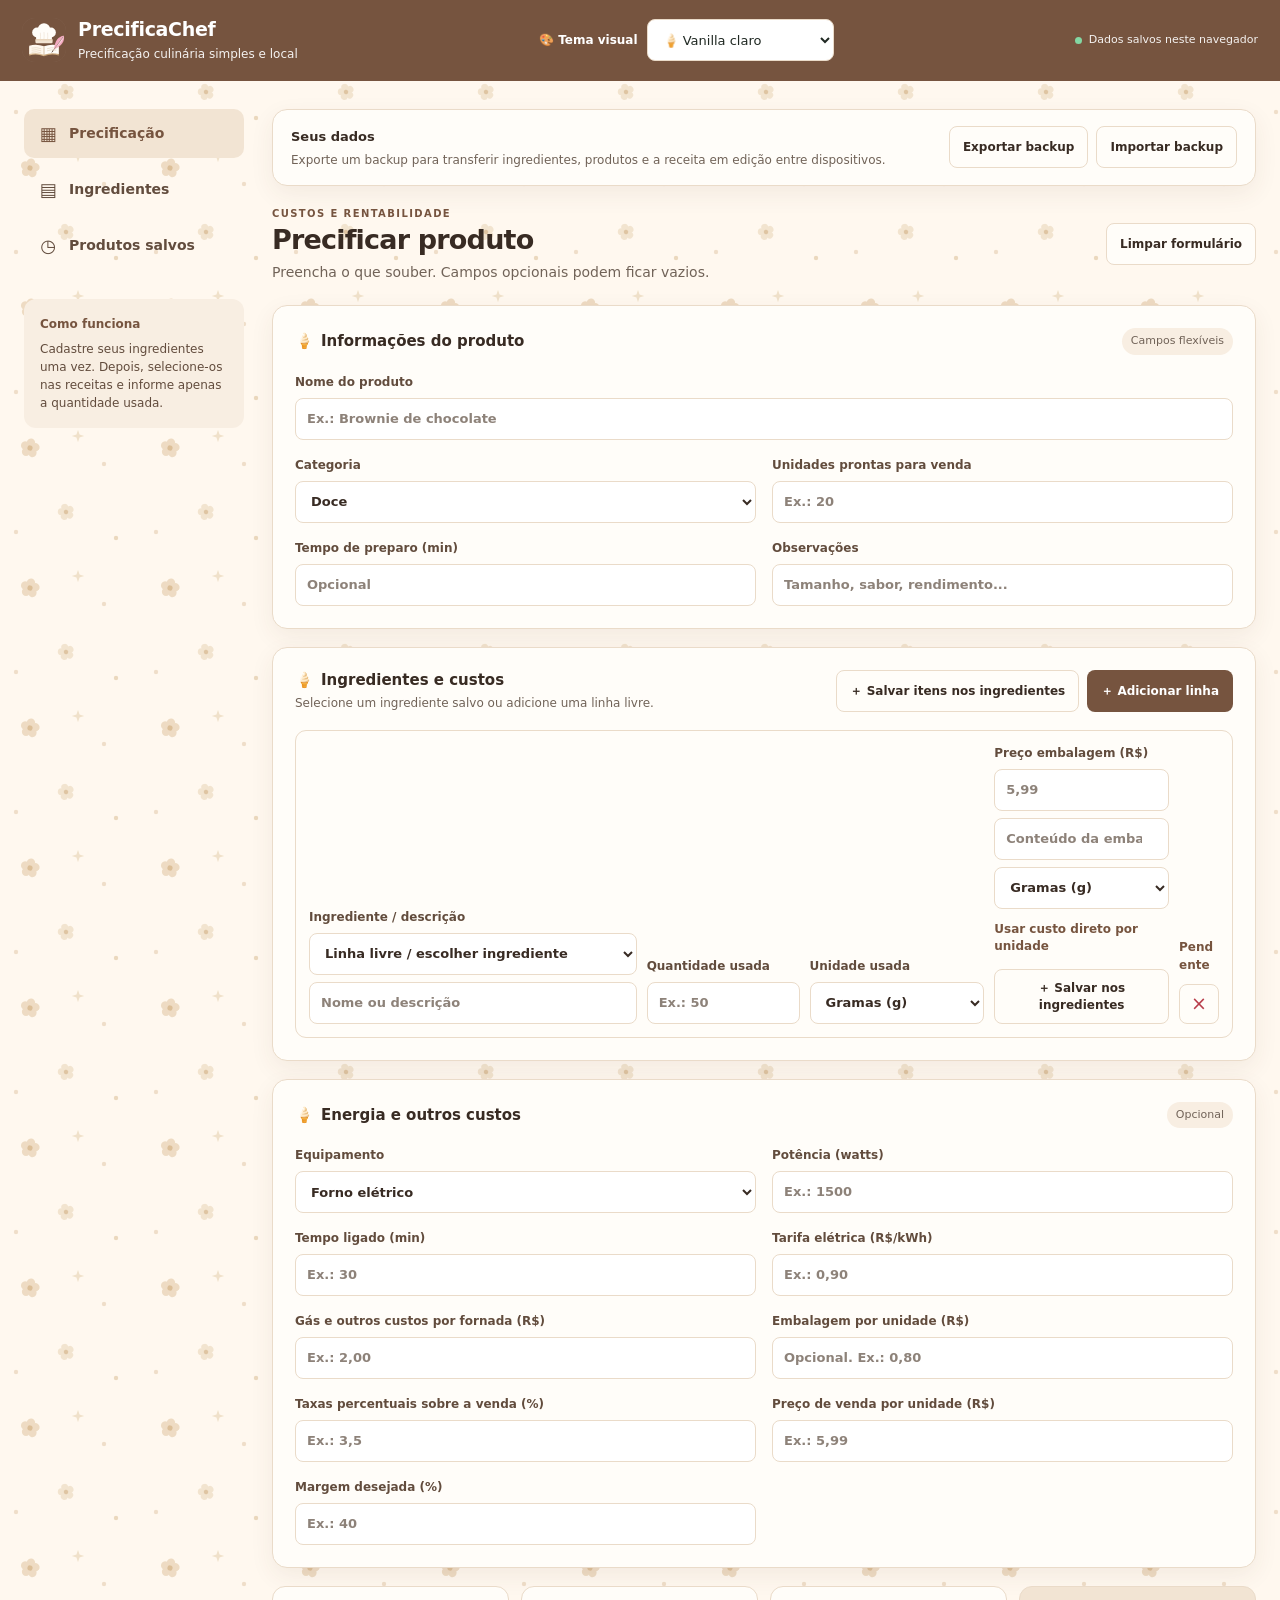
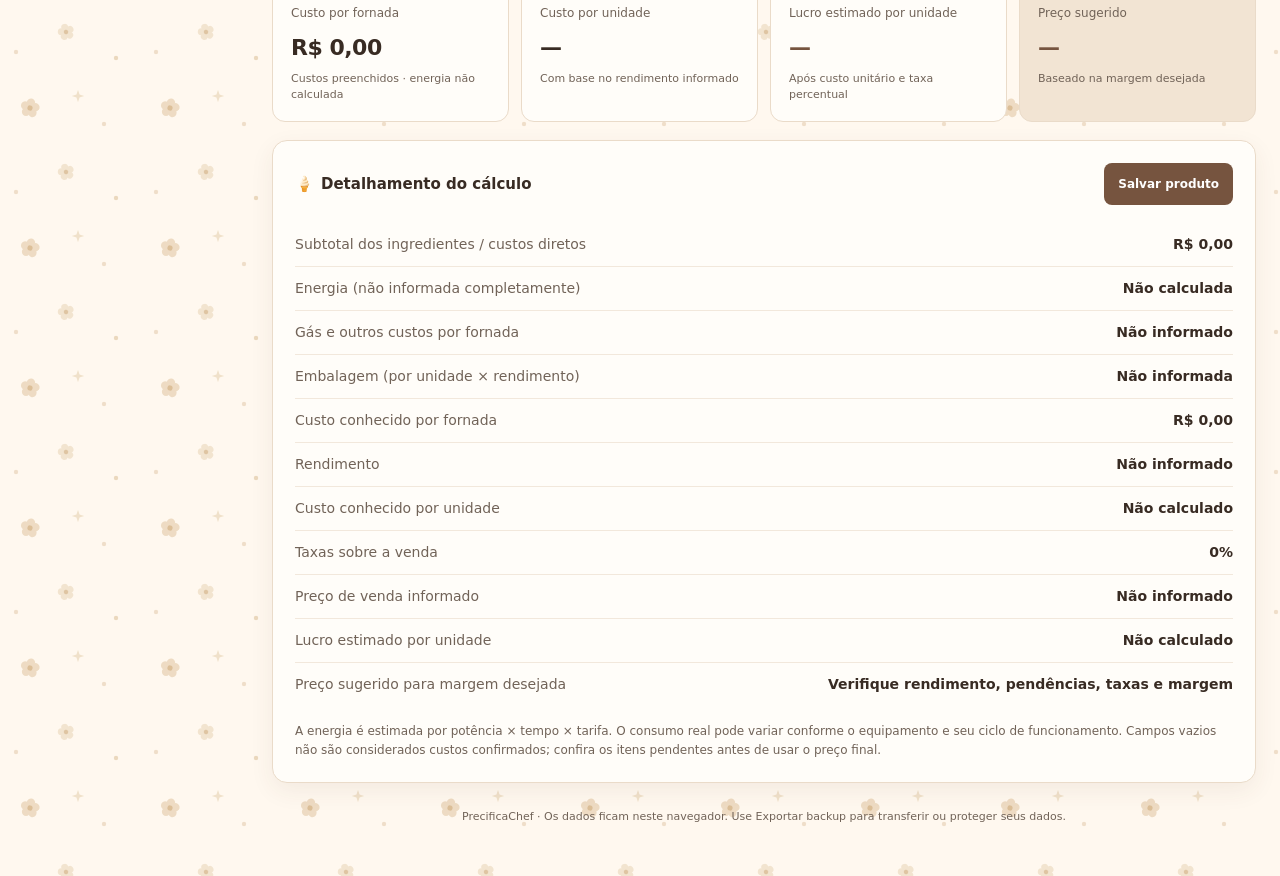
==== commit 78a5a138: "Add files via upload" ====
--- a/index.html
+++ b/index.html
@@ -5,12 +5,17 @@
   <meta name="viewport" content="width=device-width, initial-scale=1">
   <meta name="theme-color" content="#76543f">
   <title>PrecificaChef — Precificação culinária</title>
+  <link rel="icon" type="image/svg+xml" href="icons/icon.svg">
+  <link rel="icon" type="image/png" sizes="32x32" href="icons/png/favicon-32.png">
+  <link rel="icon" type="image/png" sizes="16x16" href="icons/png/favicon-16.png">
+  <link rel="apple-touch-icon" href="icons/png/apple-touch-icon-180.png">
+  <link rel="manifest" href="manifest.webmanifest">
   <link rel="stylesheet" href="styles.css">
 </head>
 <body data-theme="vanilla">
   <header class="topbar">
     <div class="brand">
-      <div class="brand-icon">♨</div>
+      <div class="brand-icon"><img src="icons/icon.svg" alt="" width="44" height="44"></div>
       <div>
         <h1>PrecificaChef</h1>
         <p>Precificação culinária simples e local</p>
@@ -52,7 +57,7 @@
           <div class="section-heading"><h3>Informações do produto</h3><span class="optional">Campos flexíveis</span></div>
           <div class="form-grid">
             <label class="wide">Nome do produto<input id="produto-nome" placeholder="Ex.: Brownie de chocolate"></label>
-            <label>Categoria<select id="produto-categoria"><option>Doce</option><option>Salgado</option><option>Outro</option></select></label>
+            <label>Categoria<select id="produto-categoria"><option>Doce</option><option>Salgado</option><option>Pães</option><option>Outro</option></select></label>
             <label>Unidades prontas para venda<input id="rendimento" type="number" min="0" step="1" placeholder="Ex.: 20"></label>
             <label>Tempo de preparo (min)<input id="tempo-preparo" type="number" min="0" step="1" placeholder="Opcional"></label>
             <label>Observações<input id="produto-observacoes" placeholder="Tamanho, sabor, rendimento..."></label>
@@ -60,7 +65,7 @@
         </div>
 
         <div class="card">
-          <div class="section-heading"><div><h3>Ingredientes e custos</h3><p class="muted small">Selecione um ingrediente salvo ou adicione uma linha livre.</p></div><button class="btn btn-primary" id="adicionar-linha">＋ Adicionar linha</button></div>
+          <div class="section-heading"><div><h3>Ingredientes e custos</h3><p class="muted small">Selecione um ingrediente salvo ou adicione uma linha livre.</p></div><div class="section-actions"><button class="btn btn-light" id="salvar-todos-ingredientes" type="button">＋ Salvar itens nos ingredientes</button><button class="btn btn-primary" id="adicionar-linha">＋ Adicionar linha</button></div></div>
           <div id="linhas-ingredientes" class="ingredient-lines"></div>
           <div class="empty-state" id="linhas-vazias">Nenhum ingrediente adicionado. Clique em “Adicionar linha”.</div>
         </div>
@@ -73,6 +78,7 @@
             <label>Tempo ligado (min)<input id="tempo-equipamento" type="number" min="0" step="1" placeholder="Ex.: 30"></label>
             <label>Tarifa elétrica (R$/kWh)<input id="tarifa" inputmode="decimal" placeholder="Ex.: 0,90"></label>
             <label>Gás e outros custos por fornada (R$)<input id="outros-custos" inputmode="decimal" placeholder="Ex.: 2,00"></label>
+            <label>Embalagem por unidade (R$)<input id="embalagem" inputmode="decimal" placeholder="Opcional. Ex.: 0,80"></label>
             <label>Taxas percentuais sobre a venda (%)<input id="taxas" type="number" min="0" max="100" step="0.1" placeholder="Ex.: 3,5"></label>
             <label>Preço de venda por unidade (R$)<input id="preco-venda" inputmode="decimal" placeholder="Ex.: 5,99"></label>
             <label>Margem desejada (%)<input id="margem-desejada" type="number" min="0" max="99.9" step="0.1" placeholder="Ex.: 40"></label>
@@ -123,6 +129,18 @@
       <footer>PrecificaChef · Os dados ficam neste navegador. Use Exportar backup para transferir ou proteger seus dados.</footer>
     </section>
   </main>
+  <dialog id="dialogo-conflito" class="dialog" aria-labelledby="dlg-titulo" aria-describedby="dlg-texto">
+    <form method="dialog" class="dialog-body" id="dlg-form">
+      <h3 id="dlg-titulo">Ingrediente já cadastrado</h3>
+      <p id="dlg-texto" class="muted"></p>
+      <label class="dialog-check hidden" id="dlg-todos-label"><input type="checkbox" id="dlg-todos"> Fazer o mesmo para os próximos repetidos</label>
+      <div class="dialog-actions">
+        <button class="btn btn-primary" type="button" data-choice="replace" id="dlg-substituir">Substituir</button>
+        <button class="btn btn-light" type="button" data-choice="add" id="dlg-adicionar">Adicionar como novo</button>
+        <button class="btn btn-light" type="button" data-choice="skip" id="dlg-ignorar">Ignorar</button>
+      </div>
+    </form>
+  </dialog>
   <div id="toast" role="status" class="toast hidden"></div>
   <script src="app.js"></script>
 </body>
--- a/styles.css
+++ b/styles.css
@@ -64,7 +64,7 @@
   --pattern: rgba(164, 119, 79, 0.12);
 
   color-scheme: light;
-  background-image: none;
+  --bg-pattern: url("data:image/svg+xml,%3Csvg xmlns='http://www.w3.org/2000/svg' width='140' height='140' viewBox='0 0 140 140'%3E%3Cg opacity='0.9'%3E%3Cg transform='translate(30 28) rotate(10) scale(1)'%3E%3Ccircle cx='0' cy='-5.5' r='4.2' fill='%23ecd9bf' transform='rotate(0)'/%3E%3Ccircle cx='0' cy='-5.5' r='4.2' fill='%23ecd9bf' transform='rotate(72)'/%3E%3Ccircle cx='0' cy='-5.5' r='4.2' fill='%23ecd9bf' transform='rotate(144)'/%3E%3Ccircle cx='0' cy='-5.5' r='4.2' fill='%23ecd9bf' transform='rotate(216)'/%3E%3Ccircle cx='0' cy='-5.5' r='4.2' fill='%23ecd9bf' transform='rotate(288)'/%3E%3Ccircle r='2.6' fill='%23d9b98f'/%3E%3C/g%3E%3Cg transform='translate(104 44) rotate(0) scale(1)'%3E%3Ccircle r='2.2' fill='%23eedcc6'/%3E%3C/g%3E%3Cg transform='translate(66 92) rotate(-15) scale(0.85)'%3E%3Ccircle cx='0' cy='-5.5' r='4.2' fill='%23f1e2cc' transform='rotate(0)'/%3E%3Ccircle cx='0' cy='-5.5' r='4.2' fill='%23f1e2cc' transform='rotate(72)'/%3E%3Ccircle cx='0' cy='-5.5' r='4.2' fill='%23f1e2cc' transform='rotate(144)'/%3E%3Ccircle cx='0' cy='-5.5' r='4.2' fill='%23f1e2cc' transform='rotate(216)'/%3E%3Ccircle cx='0' cy='-5.5' r='4.2' fill='%23f1e2cc' transform='rotate(288)'/%3E%3Ccircle r='2.6' fill='%23dcc09a'/%3E%3C/g%3E%3Cg transform='translate(116 118) rotate(0) scale(1)'%3E%3Ccircle r='2.2' fill='%23e9d5b8'/%3E%3C/g%3E%3Cg transform='translate(16 112) rotate(0) scale(1)'%3E%3Ccircle r='2.2' fill='%23eedcc6'/%3E%3C/g%3E%3Cg transform='translate(78 16) rotate(0) scale(0.7)'%3E%3Cpath d='M0 -9 L2.2 -2.2 L9 0 L2.2 2.2 L0 9 L-2.2 2.2 L-9 0 L-2.2 -2.2Z' fill='%23efdfc7'/%3E%3C/g%3E%3C/g%3E%3C/svg%3E");
 }
 
 body[data-theme="vanilla-dark"] {
@@ -91,9 +91,7 @@
   --pattern: rgba(227, 190, 157, 0.055);
 
   color-scheme: dark;
-  background-image:
-    radial-gradient(var(--pattern) 1px, transparent 1px);
-  background-size: 24px 24px;
+  --bg-pattern: url("data:image/svg+xml,%3Csvg xmlns='http://www.w3.org/2000/svg' width='140' height='140' viewBox='0 0 140 140'%3E%3Cg opacity='1'%3E%3Cg transform='translate(28 30) rotate(0) scale(0.8)'%3E%3Cpath d='M0 -9 L2.2 -2.2 L9 0 L2.2 2.2 L0 9 L-2.2 2.2 L-9 0 L-2.2 -2.2Z' fill='%234a3b30'/%3E%3C/g%3E%3Cg transform='translate(100 24) rotate(0) scale(1)'%3E%3Ccircle r='2.2' fill='%233f332a'/%3E%3C/g%3E%3Cg transform='translate(70 84) rotate(0) scale(0.6)'%3E%3Cpath d='M0 -9 L2.2 -2.2 L9 0 L2.2 2.2 L0 9 L-2.2 2.2 L-9 0 L-2.2 -2.2Z' fill='%2343362c'/%3E%3C/g%3E%3Cg transform='translate(120 110) rotate(0) scale(1)'%3E%3Ccircle r='2.2' fill='%233f332a'/%3E%3C/g%3E%3Cg transform='translate(14 104) rotate(0) scale(1)'%3E%3Ccircle r='2.2' fill='%2343362c'/%3E%3C/g%3E%3Cg transform='translate(104 70) rotate(0) scale(1)'%3E%3Ccircle r='2.2' fill='%233a2f27'/%3E%3C/g%3E%3C/g%3E%3C/svg%3E");
 }
 
 body[data-theme="rosa"] {
@@ -120,9 +118,10 @@
   --pattern: rgba(219, 105, 153, 0.19);
 
   color-scheme: light;
-  background-image:
-    radial-gradient(var(--pattern) 1px, transparent 1px);
-  background-size: 22px 22px;
+  --bg-pattern: url("data:image/svg+xml,%3Csvg xmlns='http://www.w3.org/2000/svg' width='140' height='140' viewBox='0 0 140 140'%3E%3Cg opacity='0.62'%3E%3Cg transform='translate(28 26) rotate(-12) scale(1)'%3E%3Cpath d='M0 12 C-14 4 -12 -10 0 -9 C12 -10 14 4 0 12Z' fill='%23f48fb1'/%3E%3Cpath d='M-7 -9 L0 -15 L7 -9 L0 -6Z' fill='%238fc79a'/%3E%3Ccircle cx='-4' cy='-2' r='1.2' fill='%23fff'/%3E%3Ccircle cx='3' cy='-3' r='1.2' fill='%23fff'/%3E%3Ccircle cx='0' cy='3' r='1.2' fill='%23fff'/%3E%3Ccircle cx='-5' cy='4' r='1.2' fill='%23fff'/%3E%3Ccircle cx='5' cy='3' r='1.2' fill='%23fff'/%3E%3C/g%3E%3Cg transform='translate(100 36) rotate(8) scale(0.9)'%3E%3Cpath d='M0 0 C-12 -9 -17 -2 -14 7 C-10 4 -4 3 0 0Z' fill='%23f7a8c4'/%3E%3Cpath d='M0 0 C12 -9 17 -2 14 7 C10 4 4 3 0 0Z' fill='%23f7a8c4'/%3E%3Cpath d='M-2 2 L-8 13 L-2 10Z M2 2 L8 13 L2 10Z' fill='%23f2a0bd'/%3E%3Ccircle r='3.2' fill='%23ee7ea6'/%3E%3C/g%3E%3Cg transform='translate(62 88) rotate(10) scale(0.9)'%3E%3Cpath d='M0 7 C-11 -2 -7 -10 0 -4 C7 -10 11 -2 0 7Z' fill='%23f9bdd2'/%3E%3C/g%3E%3Cg transform='translate(116 114) rotate(22) scale(0.8)'%3E%3Cpath d='M0 12 C-14 4 -12 -10 0 -9 C12 -10 14 4 0 12Z' fill='%23f48fb1'/%3E%3Cpath d='M-7 -9 L0 -15 L7 -9 L0 -6Z' fill='%238fc79a'/%3E%3Ccircle cx='-4' cy='-2' r='1.2' fill='%23fff'/%3E%3Ccircle cx='3' cy='-3' r='1.2' fill='%23fff'/%3E%3Ccircle cx='0' cy='3' r='1.2' fill='%23fff'/%3E%3Ccircle cx='-5' cy='4' r='1.2' fill='%23fff'/%3E%3Ccircle cx='5' cy='3' r='1.2' fill='%23fff'/%3E%3C/g%3E%3Cg transform='translate(22 112) rotate(-10) scale(0.8)'%3E%3Cpath d='M0 0 C-12 -9 -17 -2 -14 7 C-10 4 -4 3 0 0Z' fill='%23f7a8c4'/%3E%3Cpath d='M0 0 C12 -9 17 -2 14 7 C10 4 4 3 0 0Z' fill='%23f7a8c4'/%3E%3Cpath d='M-2 2 L-8 13 L-2 10Z M2 2 L8 13 L2 10Z' fill='%23f2a0bd'/%3E%3Ccircle r='3.2' fill='%23ee7ea6'/%3E%3C/g%3E%3Cg transform='translate(78 14) rotate(0) scale(1)'%3E%3Ccircle r='2.2' fill='%23f6b6cd'/%3E%3C/g%3E%3Cg transform='translate(132 78) rotate(0) scale(1)'%3E%3Ccircle r='2.2' fill='%23f6b6cd'/%3E%3C/g%3E%3Cg transform='translate(8 64) rotate(0) scale(1)'%3E%3Ccircle r='2.2' fill='%23f6b6cd'/%3E%3C/g%3E%3C/g%3E%3C/svg%3E");
+  --radius-sm: 12px;
+  --radius-md: 16px;
+  --radius-lg: 22px;
 }
 
 body[data-theme="laranja"] {
@@ -149,9 +148,10 @@
   --pattern: rgba(217, 129, 63, 0.17);
 
   color-scheme: light;
-  background-image:
-    radial-gradient(var(--pattern) 1px, transparent 1px);
-  background-size: 24px 24px;
+  --bg-pattern: url("data:image/svg+xml,%3Csvg xmlns='http://www.w3.org/2000/svg' width='140' height='140' viewBox='0 0 140 140'%3E%3Cg opacity='0.62'%3E%3Cg transform='translate(28 28) rotate(0) scale(1)'%3E%3Ccircle r='11' fill='%23ffb066'/%3E%3Ccircle r='8.6' fill='%23ffe3c2'/%3E%3Cpath d='M0 0 L0 -8.6 M0 0 L7.4 -4.3 M0 0 L7.4 4.3 M0 0 L0 8.6 M0 0 L-7.4 4.3 M0 0 L-7.4 -4.3' stroke='%23ffb066' stroke-width='1.4'/%3E%3C/g%3E%3Cg transform='translate(98 34) rotate(0) scale(0.95)'%3E%3Ccircle r='10.5' fill='%23f0c48c'/%3E%3Ccircle cx='-4' cy='-3' r='1.9' fill='%23b98355'/%3E%3Ccircle cx='3' cy='-4' r='1.9' fill='%23b98355'/%3E%3Ccircle cx='-1' cy='3' r='1.9' fill='%23b98355'/%3E%3Ccircle cx='5' cy='3' r='1.6' fill='%23b98355'/%3E%3C/g%3E%3Cg transform='translate(60 88) rotate(0) scale(0.95)'%3E%3Cpath d='M0 -9 L2.2 -2.2 L9 0 L2.2 2.2 L0 9 L-2.2 2.2 L-9 0 L-2.2 -2.2Z' fill='%23ffd28a'/%3E%3C/g%3E%3Cg transform='translate(112 112) rotate(0) scale(0.8)'%3E%3Ccircle r='11' fill='%23ffb066'/%3E%3Ccircle r='8.6' fill='%23ffe3c2'/%3E%3Cpath d='M0 0 L0 -8.6 M0 0 L7.4 -4.3 M0 0 L7.4 4.3 M0 0 L0 8.6 M0 0 L-7.4 4.3 M0 0 L-7.4 -4.3' stroke='%23ffb066' stroke-width='1.4'/%3E%3C/g%3E%3Cg transform='translate(22 108) rotate(-20) scale(0.8)'%3E%3Cpath d='M0 0 C8 -11 19 -9 21 0 C13 5 4 5 0 0Z' fill='%23a8d5a2'/%3E%3Cpath d='M2 0 L17 -2' stroke='%2386b982' stroke-width='1'/%3E%3C/g%3E%3Cg transform='translate(76 14) rotate(0) scale(1)'%3E%3Ccircle r='2.2' fill='%23ffcf9a'/%3E%3C/g%3E%3Cg transform='translate(132 74) rotate(0) scale(1)'%3E%3Ccircle r='2.2' fill='%23ffcf9a'/%3E%3C/g%3E%3Cg transform='translate(8 62) rotate(0) scale(1)'%3E%3Ccircle r='2.2' fill='%23ffcf9a'/%3E%3C/g%3E%3C/g%3E%3C/svg%3E");
+  --radius-sm: 12px;
+  --radius-md: 16px;
+  --radius-lg: 22px;
 }
 
 body[data-theme="roxo"] {
@@ -178,9 +178,10 @@
   --pattern: rgba(145, 108, 195, 0.17);
 
   color-scheme: light;
-  background-image:
-    radial-gradient(var(--pattern) 1px, transparent 1px);
-  background-size: 23px 23px;
+  --bg-pattern: url("data:image/svg+xml,%3Csvg xmlns='http://www.w3.org/2000/svg' width='140' height='140' viewBox='0 0 140 140'%3E%3Cg opacity='0.62'%3E%3Cg transform='translate(28 28) rotate(0) scale(1)'%3E%3Cellipse cx='0' cy='-7' rx='4.6' ry='7' fill='%23c3a8ee' transform='rotate(0)'/%3E%3Cellipse cx='0' cy='-7' rx='4.6' ry='7' fill='%23c3a8ee' transform='rotate(72)'/%3E%3Cellipse cx='0' cy='-7' rx='4.6' ry='7' fill='%23c3a8ee' transform='rotate(144)'/%3E%3Cellipse cx='0' cy='-7' rx='4.6' ry='7' fill='%23c3a8ee' transform='rotate(216)'/%3E%3Cellipse cx='0' cy='-7' rx='4.6' ry='7' fill='%23c3a8ee' transform='rotate(288)'/%3E%3Ccircle r='3.4' fill='%23ffe08a'/%3E%3C/g%3E%3Cg transform='translate(100 34) rotate(15) scale(0.95)'%3E%3Cpath d='M0 14 L0 -12' stroke='%23a98bd8' stroke-width='1.6'/%3E%3Cellipse cx='-3.5' cy='-8' rx='2.2' ry='3.6' fill='%23b79be0' transform='rotate(-25 -3.5 -8)'/%3E%3Cellipse cx='3.5' cy='-5' rx='2.2' ry='3.6' fill='%23b79be0' transform='rotate(25 3.5 -5)'/%3E%3Cellipse cx='-3.5' cy='-1' rx='2.2' ry='3.6' fill='%23b79be0' transform='rotate(-25 -3.5 -1)'/%3E%3Cellipse cx='3.5' cy='2' rx='2.2' ry='3.6' fill='%23b79be0' transform='rotate(25 3.5 2)'/%3E%3Cellipse cx='0' cy='-13' rx='2.2' ry='3.6' fill='%23b79be0' transform='rotate(0 0 -13)'/%3E%3C/g%3E%3Cg transform='translate(62 90) rotate(0) scale(0.95)'%3E%3Cpath d='M0 -9 L2.2 -2.2 L9 0 L2.2 2.2 L0 9 L-2.2 2.2 L-9 0 L-2.2 -2.2Z' fill='%23d4c0f5'/%3E%3C/g%3E%3Cg transform='translate(114 112) rotate(20) scale(0.8)'%3E%3Cellipse cx='0' cy='-7' rx='4.6' ry='7' fill='%23cdb6f2' transform='rotate(0)'/%3E%3Cellipse cx='0' cy='-7' rx='4.6' ry='7' fill='%23cdb6f2' transform='rotate(72)'/%3E%3Cellipse cx='0' cy='-7' rx='4.6' ry='7' fill='%23cdb6f2' transform='rotate(144)'/%3E%3Cellipse cx='0' cy='-7' rx='4.6' ry='7' fill='%23cdb6f2' transform='rotate(216)'/%3E%3Cellipse cx='0' cy='-7' rx='4.6' ry='7' fill='%23cdb6f2' transform='rotate(288)'/%3E%3Ccircle r='3.4' fill='%23ffe08a'/%3E%3C/g%3E%3Cg transform='translate(20 112) rotate(-15) scale(0.8)'%3E%3Cpath d='M0 14 L0 -12' stroke='%23a98bd8' stroke-width='1.6'/%3E%3Cellipse cx='-3.5' cy='-8' rx='2.2' ry='3.6' fill='%23b79be0' transform='rotate(-25 -3.5 -8)'/%3E%3Cellipse cx='3.5' cy='-5' rx='2.2' ry='3.6' fill='%23b79be0' transform='rotate(25 3.5 -5)'/%3E%3Cellipse cx='-3.5' cy='-1' rx='2.2' ry='3.6' fill='%23b79be0' transform='rotate(-25 -3.5 -1)'/%3E%3Cellipse cx='3.5' cy='2' rx='2.2' ry='3.6' fill='%23b79be0' transform='rotate(25 3.5 2)'/%3E%3Cellipse cx='0' cy='-13' rx='2.2' ry='3.6' fill='%23b79be0' transform='rotate(0 0 -13)'/%3E%3C/g%3E%3Cg transform='translate(78 14) rotate(0) scale(1)'%3E%3Ccircle r='2.2' fill='%23d7c5f6'/%3E%3C/g%3E%3Cg transform='translate(132 76) rotate(0) scale(1)'%3E%3Ccircle r='2.2' fill='%23d7c5f6'/%3E%3C/g%3E%3Cg transform='translate(8 62) rotate(0) scale(1)'%3E%3Ccircle r='2.2' fill='%23d7c5f6'/%3E%3C/g%3E%3C/g%3E%3C/svg%3E");
+  --radius-sm: 12px;
+  --radius-md: 16px;
+  --radius-lg: 22px;
 }
 
 /* 3. Reset e estrutura global */
@@ -203,6 +204,8 @@
   margin: 0;
 
   background-color: var(--bg);
+  background-image: var(--bg-pattern, none);
+  background-size: 140px 140px;
   color: var(--text);
 
   font-family:
@@ -310,6 +313,16 @@
   font-size: 24px;
 }
 
+.brand-icon {
+  overflow: hidden;
+}
+
+.brand-icon img {
+  display: block;
+  width: 100%;
+  height: 100%;
+}
+
 .brand h1 {
   margin: 0;
   font-size: 19px;
@@ -551,6 +564,64 @@
 
 .section-heading > * {
   min-width: 0;
+}
+
+.section-actions {
+  display: flex;
+  flex-wrap: wrap;
+  gap: 8px;
+}
+
+/* Diálogo "substituir / adicionar / ignorar" */
+
+.dialog {
+  width: min(440px, calc(100vw - 24px));
+  padding: 0;
+
+  border: 1px solid var(--line);
+  border-radius: var(--radius-lg);
+
+  background: var(--surface);
+  color: var(--text);
+
+  box-shadow: 0 20px 60px rgba(0, 0, 0, 0.3);
+}
+
+.dialog::backdrop {
+  background: rgba(30, 20, 10, 0.55);
+}
+
+.dialog-body {
+  display: flex;
+  flex-direction: column;
+  gap: 14px;
+
+  padding: 22px;
+}
+
+.dialog-body p {
+  overflow-wrap: anywhere;
+}
+
+.dialog-check {
+  display: flex;
+  align-items: center;
+  gap: 9px;
+
+  min-height: 44px;
+
+  color: var(--label);
+  font-size: 13px;
+}
+
+.dialog-actions {
+  display: flex;
+  flex-wrap: wrap;
+  gap: 8px;
+}
+
+.dialog-actions .btn {
+  flex: 1 1 auto;
 }
 
 /* 10. Formulários */
@@ -1017,69 +1088,54 @@
   overflow-wrap: anywhere;
 }
 
-/* 17. Decorações dos temas confeiteiros */
-
-body::before,
-body::after {
-  position: fixed;
-  z-index: 0;
+/* 17. Decorações dos temas
+   O papel de parede de cada tema fica em --bg-pattern (SVG embutido).
+   Nos temas confeiteiros há ainda um babado na barra e um mimo ao lado
+   dos títulos dos cartões. Enfeites têm texto alternativo vazio para
+   leitores de tela; navegadores sem esse recurso usam a 1ª declaração. */
+
+body:is([data-theme="rosa"], [data-theme="laranja"], [data-theme="roxo"]) .topbar::after {
+  content: "";
+  position: absolute;
+  top: 100%;
+  right: 0;
+  left: 0;
+  height: 10px;
 
   pointer-events: none;
-  user-select: none;
-
-  color: var(--green);
-  opacity: 0.13;
-
-  font-size: clamp(36px, 6vw, 76px);
-  line-height: 1;
-
-  content: "";
-}
-
-body::before {
-  top: 34%;
-  right: 2%;
-}
-
-body::after {
-  bottom: 3%;
-  left: 1%;
-}
-
-/*
- * Segunda declaração de content: o trecho após "/" é o texto alternativo
- * (vazio), para leitores de tela não lerem os enfeites. Navegadores sem
- * esse recurso ignoram a segunda linha e usam a primeira.
- */
-
-body[data-theme="rosa"]::before {
-  content: "🍓 ♡";
-  content: "🍓 ♡" / "";
-}
-
-body[data-theme="rosa"]::after {
-  content: "🎀 🧁";
-  content: "🎀 🧁" / "";
-}
-
-body[data-theme="laranja"]::before {
-  content: "🍊 ✧";
-  content: "🍊 ✧" / "";
-}
-
-body[data-theme="laranja"]::after {
-  content: "🥄 ♡";
-  content: "🥄 ♡" / "";
-}
-
-body[data-theme="roxo"]::before {
-  content: "💐 ✿";
-  content: "💐 ✿" / "";
-}
-
-body[data-theme="roxo"]::after {
-  content: "🌸 ✧";
-  content: "🌸 ✧" / "";
+
+  background:
+    radial-gradient(circle at 10px 0, var(--green) 9.5px, transparent 10.5px)
+    0 0 / 20px 10px repeat-x;
+}
+
+.card h3::before {
+  margin-right: 7px;
+}
+
+body[data-theme="vanilla"] .card h3::before {
+  content: "🍦";
+  content: "🍦" / "";
+}
+
+body[data-theme="vanilla-dark"] .card h3::before {
+  content: "🌙";
+  content: "🌙" / "";
+}
+
+body[data-theme="rosa"] .card h3::before {
+  content: "🍓";
+  content: "🍓" / "";
+}
+
+body[data-theme="laranja"] .card h3::before {
+  content: "🍊";
+  content: "🍊" / "";
+}
+
+body[data-theme="roxo"] .card h3::before {
+  content: "🌸";
+  content: "🌸" / "";
 }
 
 /* Garante que o conteúdo apareça acima das decorações */
@@ -1316,7 +1372,21 @@
     gap: 12px;
   }
 
-  .section-heading > .btn {
+  .section-heading > .btn,
+  .section-actions,
+  .section-actions .btn {
+    width: 100%;
+  }
+
+  .section-actions {
+    flex-direction: column;
+  }
+
+  .dialog-actions {
+    flex-direction: column;
+  }
+
+  .dialog-actions .btn {
     width: 100%;
   }
 
@@ -1415,11 +1485,6 @@
     max-width: calc(100vw - 24px);
   }
 
-  body::before,
-  body::after {
-    font-size: 38px;
-    opacity: 0.09;
-  }
 }
 
 /* 21. Celulares muito estreitos */
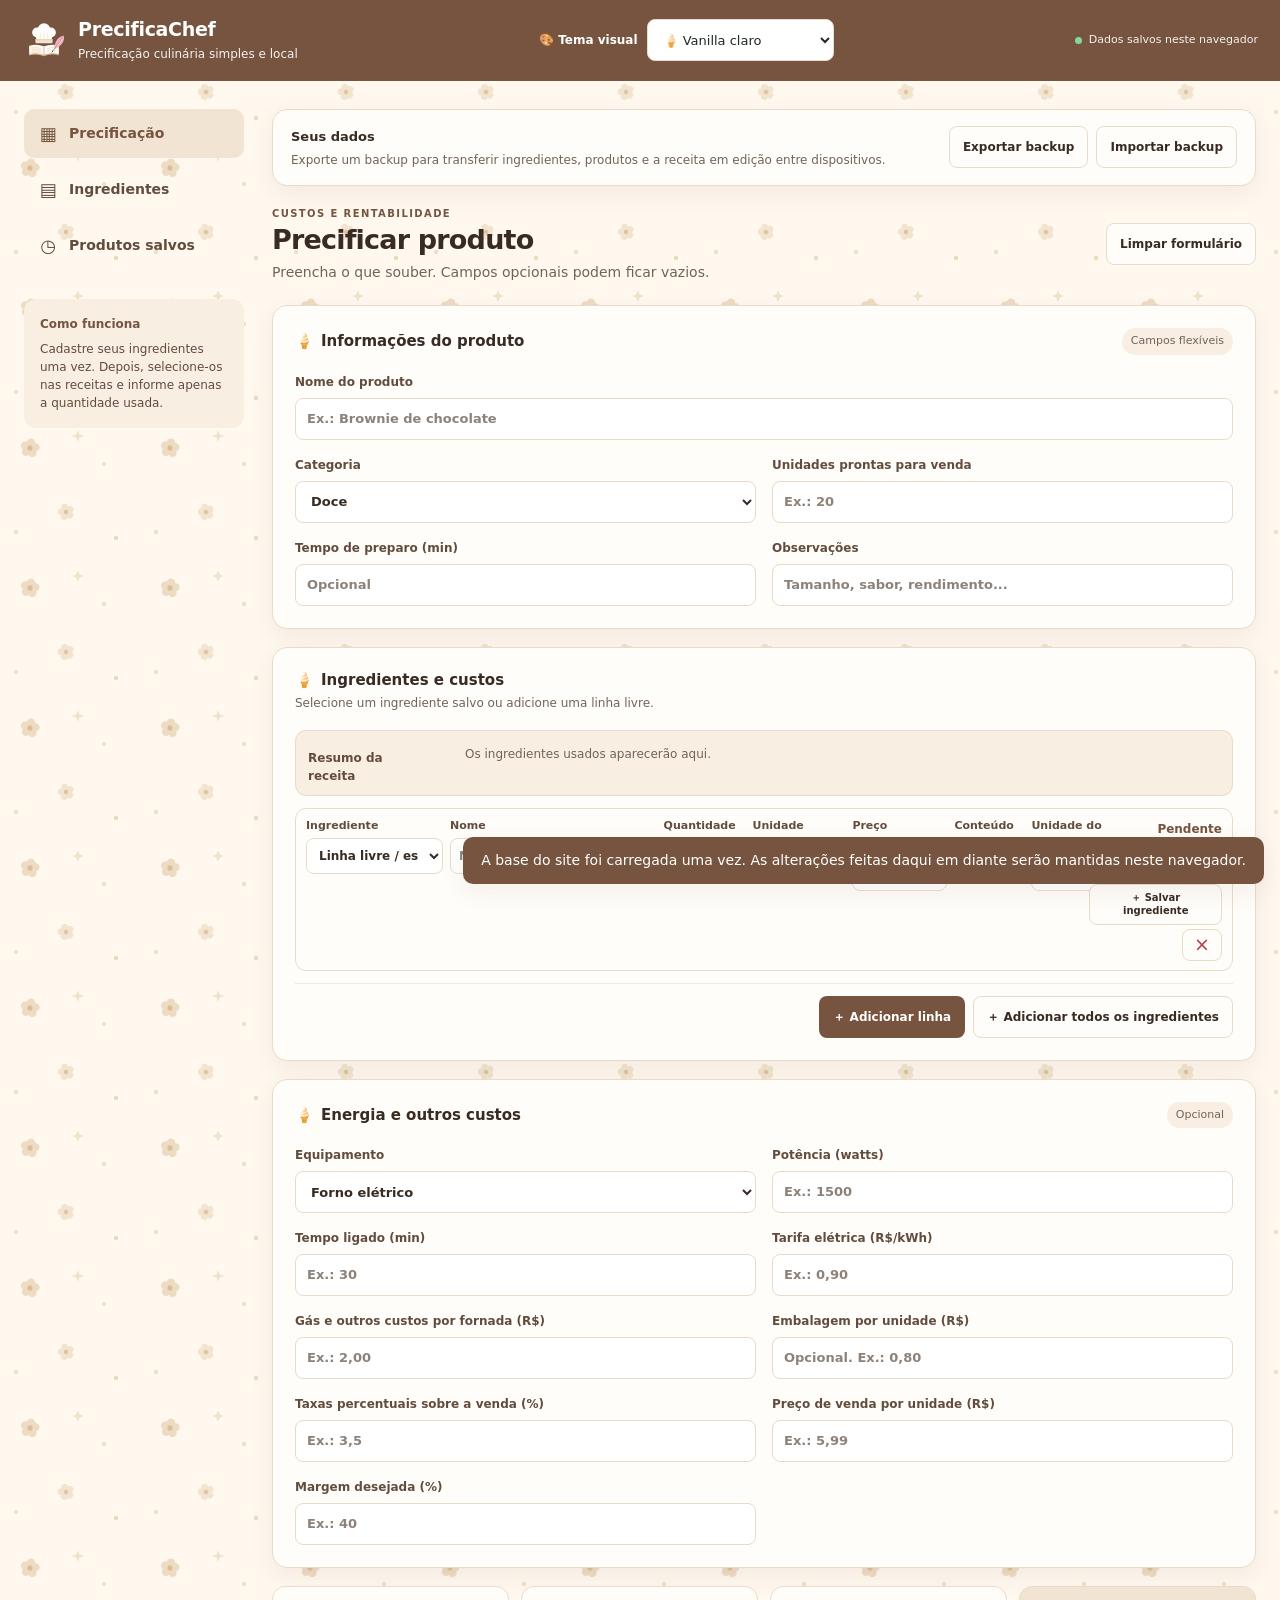
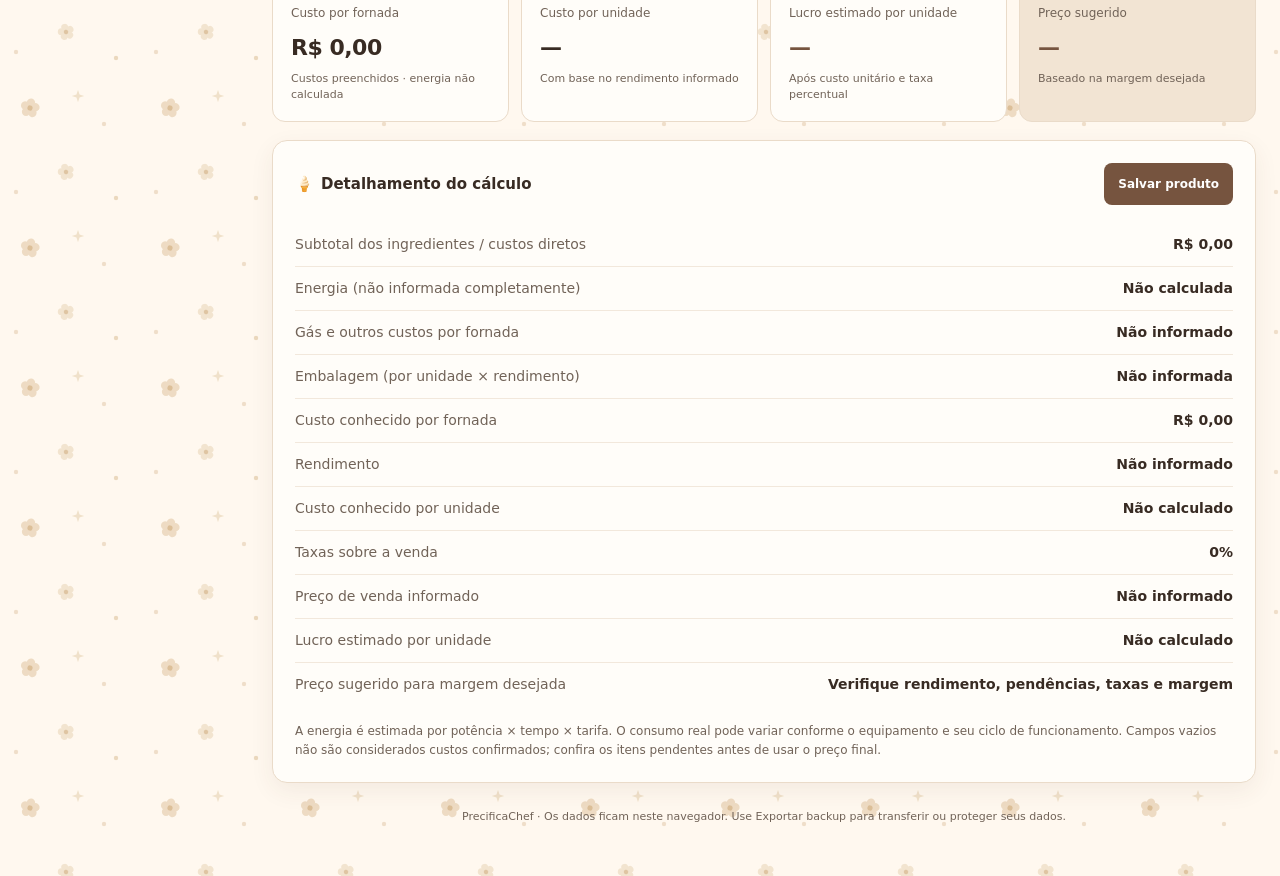
==== commit f6711db6: "Add files via upload" ====
--- a/index.html
+++ b/index.html
@@ -1,9 +1,12 @@
 <!doctype html>
-<html lang="pt-BR">
+<html lang="pt-BR" data-type="software" data-radius="round" data-buttons="solid" data-motion="subtle">
 <head>
   <meta charset="utf-8">
   <meta name="viewport" content="width=device-width, initial-scale=1">
   <meta name="theme-color" content="#76543f">
+  <meta name="page-type" content="software">
+  <meta name="site-kind" content="software">
+  <meta name="description" content="Precifique receitas, organize ingredientes e acompanhe custos diretamente no navegador.">
   <title>PrecificaChef — Precificação culinária</title>
   <link rel="icon" type="image/svg+xml" href="icons/icon.svg">
   <link rel="icon" type="image/png" sizes="32x32" href="icons/png/favicon-32.png">
@@ -65,9 +68,19 @@
         </div>
 
         <div class="card">
-          <div class="section-heading"><div><h3>Ingredientes e custos</h3><p class="muted small">Selecione um ingrediente salvo ou adicione uma linha livre.</p></div><div class="section-actions"><button class="btn btn-light" id="salvar-todos-ingredientes" type="button">＋ Salvar itens nos ingredientes</button><button class="btn btn-primary" id="adicionar-linha">＋ Adicionar linha</button></div></div>
+          <div class="section-heading"><div><h3>Ingredientes e custos</h3><p class="muted small">Selecione um ingrediente salvo ou adicione uma linha livre.</p></div></div>
+          <div class="recipe-summary">
+            <strong class="recipe-summary-title">Resumo da receita</strong>
+            <ul id="resumo-receita" class="recipe-summary-list" aria-label="Ingredientes utilizados" aria-live="polite">
+              <li class="recipe-summary-empty">Os ingredientes usados aparecerão aqui.</li>
+            </ul>
+          </div>
           <div id="linhas-ingredientes" class="ingredient-lines"></div>
           <div class="empty-state" id="linhas-vazias">Nenhum ingrediente adicionado. Clique em “Adicionar linha”.</div>
+          <div class="line-actions">
+            <button class="btn btn-primary" id="adicionar-linha" type="button">＋ Adicionar linha</button>
+            <button class="btn btn-light" id="salvar-todos-ingredientes" type="button">＋ Adicionar todos os ingredientes</button>
+          </div>
         </div>
 
         <div class="card">
@@ -142,6 +155,7 @@
     </form>
   </dialog>
   <div id="toast" role="status" class="toast hidden"></div>
+  <script src="initial-data.js"></script>
   <script src="app.js"></script>
 </body>
 </html>
--- a/styles.css
+++ b/styles.css
@@ -828,17 +828,16 @@
 .ingredient-row {
   display: grid;
   grid-template-columns:
-    minmax(160px, 1.5fr)
-    minmax(90px, 0.7fr)
-    minmax(100px, 0.8fr)
-    minmax(100px, 0.8fr)
-    40px;
-
-  align-items: end;
-  gap: 10px;
-
-  min-width: 0;
-  padding: 13px;
+    minmax(260px, 1.45fr)
+    minmax(170px, 0.75fr)
+    minmax(220px, 0.95fr)
+    minmax(118px, 0.55fr);
+
+  align-items: start;
+  gap: 8px;
+
+  min-width: 0;
+  padding: 9px 10px;
 
   border: 1px solid var(--line);
   border-radius: var(--radius-md);
@@ -1528,7 +1527,205 @@
   }
 }
 
-/* 22. Movimento reduzido */
+/* 22. Resumo e editor compacto da receita */
+.recipe-summary {
+  display: flex;
+  align-items: flex-start;
+  gap: 12px;
+  margin: 0 0 12px;
+  padding: 10px 12px;
+  border: 1px solid var(--line);
+  border-radius: var(--radius-md);
+  background: var(--surface-soft);
+}
+.recipe-summary-title {
+  flex: 0 0 126px;
+  padding-top: 8px;
+  color: var(--label);
+  font-size: 12px;
+  font-weight: 750;
+}
+.recipe-summary-list {
+  display: grid;
+  flex: 1;
+  grid-template-columns: repeat(3, minmax(0, 1fr));
+  gap: 5px 18px;
+  min-width: 0;
+  margin: 0;
+  padding: 5px 0 5px 19px;
+  list-style: disc;
+  font-size: 12px;
+  line-height: 1.45;
+}
+.recipe-summary-list li {
+  min-width: 0;
+  overflow-wrap: anywhere;
+}
+.recipe-summary-list .recipe-summary-empty {
+  grid-column: 1 / -1;
+  list-style: none;
+  color: var(--muted);
+}
+.ingredient-row {
+  grid-template-columns:
+    minmax(260px, 1.45fr)
+    minmax(170px, 0.75fr)
+    minmax(220px, 0.95fr)
+    minmax(118px, 0.55fr);
+  align-items: start;
+  gap: 8px;
+  padding: 9px 10px;
+}
+.ingredient-row label {
+  gap: 4px;
+  font-size: 11px;
+}
+.ingredient-row input,
+.ingredient-row select {
+  min-height: 36px;
+  padding: 7px 8px;
+  font-size: 12px;
+}
+.line-name,
+.line-usage,
+.line-pricing {
+  display: grid;
+  gap: 7px;
+  min-width: 0;
+}
+.line-name {
+  grid-template-columns: minmax(120px, 0.8fr) minmax(130px, 1.2fr);
+}
+.line-usage {
+  grid-template-columns: minmax(82px, 0.8fr) minmax(88px, 0.8fr);
+}
+.line-pricing {
+  grid-template-columns: minmax(95px, 0.8fr) minmax(70px, 0.6fr) minmax(100px, 0.8fr);
+}
+.line-summary {
+  display: grid;
+  grid-template-columns: 1fr;
+  gap: 4px;
+  align-items: center;
+  min-width: 0;
+}
+.ingredient-row .line-cost {
+  padding: 2px 0;
+  text-align: right;
+  font-size: 12px;
+}
+.line-summary .text-toggle {
+  padding: 0;
+  text-align: right;
+  font-size: 10px;
+}
+.line-summary .save-line-ingredient {
+  min-height: 32px;
+  margin: 0;
+  padding: 6px 8px;
+  font-size: 10px;
+}
+.line-summary .icon-btn {
+  justify-self: end;
+  width: 32px;
+  height: 32px;
+  min-height: 32px;
+}
+.line-actions {
+  display: flex;
+  justify-content: flex-end;
+  gap: 8px;
+  margin-top: 12px;
+  padding-top: 12px;
+  border-top: 1px solid var(--line-soft);
+}
+.saved-item {
+  min-height: 58px;
+  padding: 9px 11px;
+}
+.saved-item h4 {
+  margin: 0 0 2px;
+  font-size: 13px;
+}
+.saved-item p {
+  font-size: 11px;
+  line-height: 1.35;
+}
+.saved-list {
+  gap: 6px;
+}
+
+@media (max-width: 1000px) {
+  .recipe-summary-list {
+    grid-template-columns: repeat(2, minmax(0, 1fr));
+  }
+  .ingredient-row {
+    grid-template-columns: minmax(0, 1fr) minmax(170px, 0.75fr);
+  }
+  .line-pricing {
+    grid-template-columns: repeat(3, minmax(0, 1fr));
+  }
+  .line-summary {
+    grid-template-columns: minmax(85px, 0.7fr) minmax(90px, 1fr) minmax(110px, 1fr) 32px;
+  }
+  .line-summary .line-cost,
+  .line-summary .text-toggle {
+    text-align: left;
+  }
+}
+
+@media (max-width: 600px) {
+  .recipe-summary {
+    display: block;
+  }
+  .recipe-summary-title {
+    display: block;
+    padding: 0 0 6px;
+  }
+  .recipe-summary-list {
+    grid-template-columns: minmax(0, 1fr);
+  }
+  .ingredient-row {
+    grid-template-columns: minmax(0, 1fr);
+  }
+  .line-name,
+  .line-usage,
+  .line-pricing {
+    grid-template-columns: minmax(0, 1fr) minmax(0, 1fr);
+  }
+  .line-summary {
+    grid-template-columns: 1fr 32px;
+  }
+  .line-summary .line-cost,
+  .line-summary .text-toggle {
+    text-align: left;
+  }
+  .line-summary .text-toggle,
+  .line-summary .save-line-ingredient {
+    grid-column: 1;
+  }
+  .line-summary .icon-btn {
+    grid-column: 2;
+    grid-row: 1;
+  }
+  .line-actions {
+    display: grid;
+    grid-template-columns: 1fr;
+  }
+  .line-actions .btn {
+    width: 100%;
+    min-height: 44px;
+  }
+  .saved-item {
+    padding: 9px;
+  }
+  .saved-actions {
+    width: 100%;
+    justify-content: space-between;
+  }
+}
+
+/* 23. Movimento reduzido */
 
 @media (prefers-reduced-motion: reduce) {
   *,
